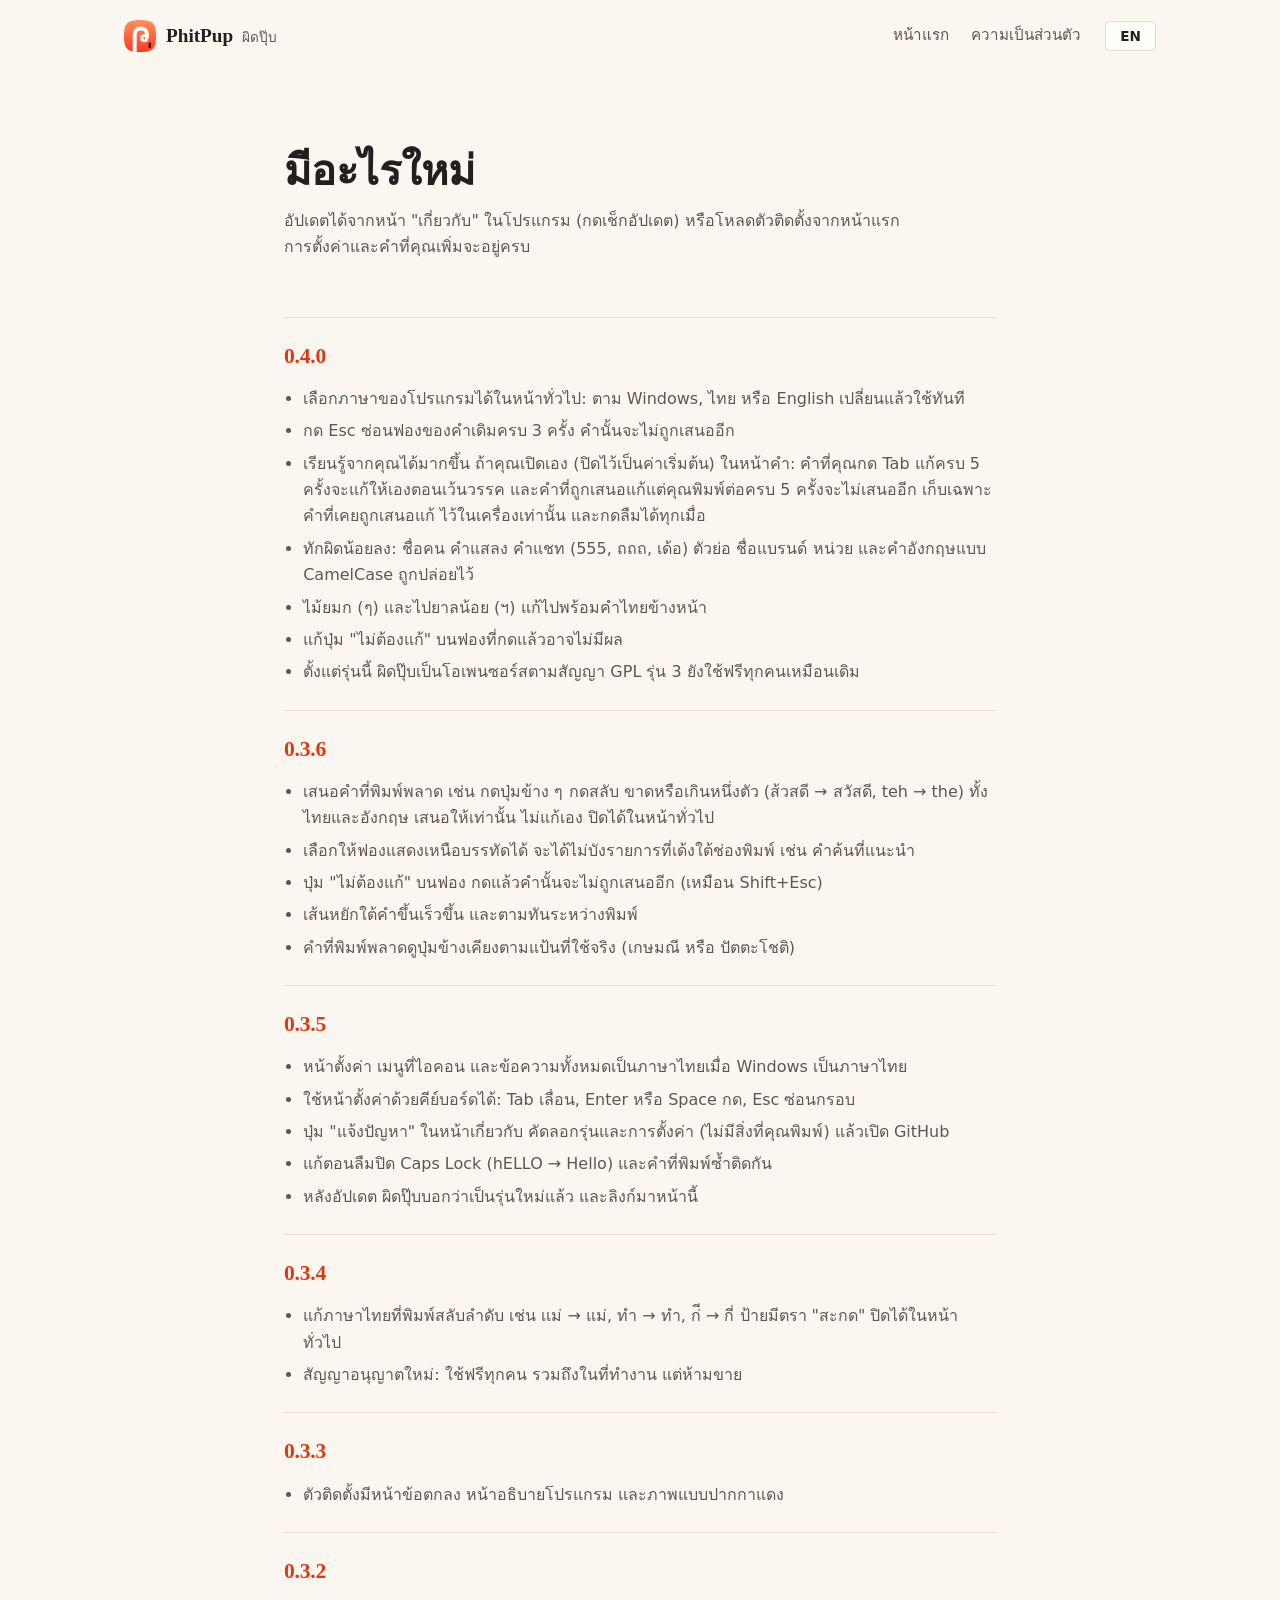
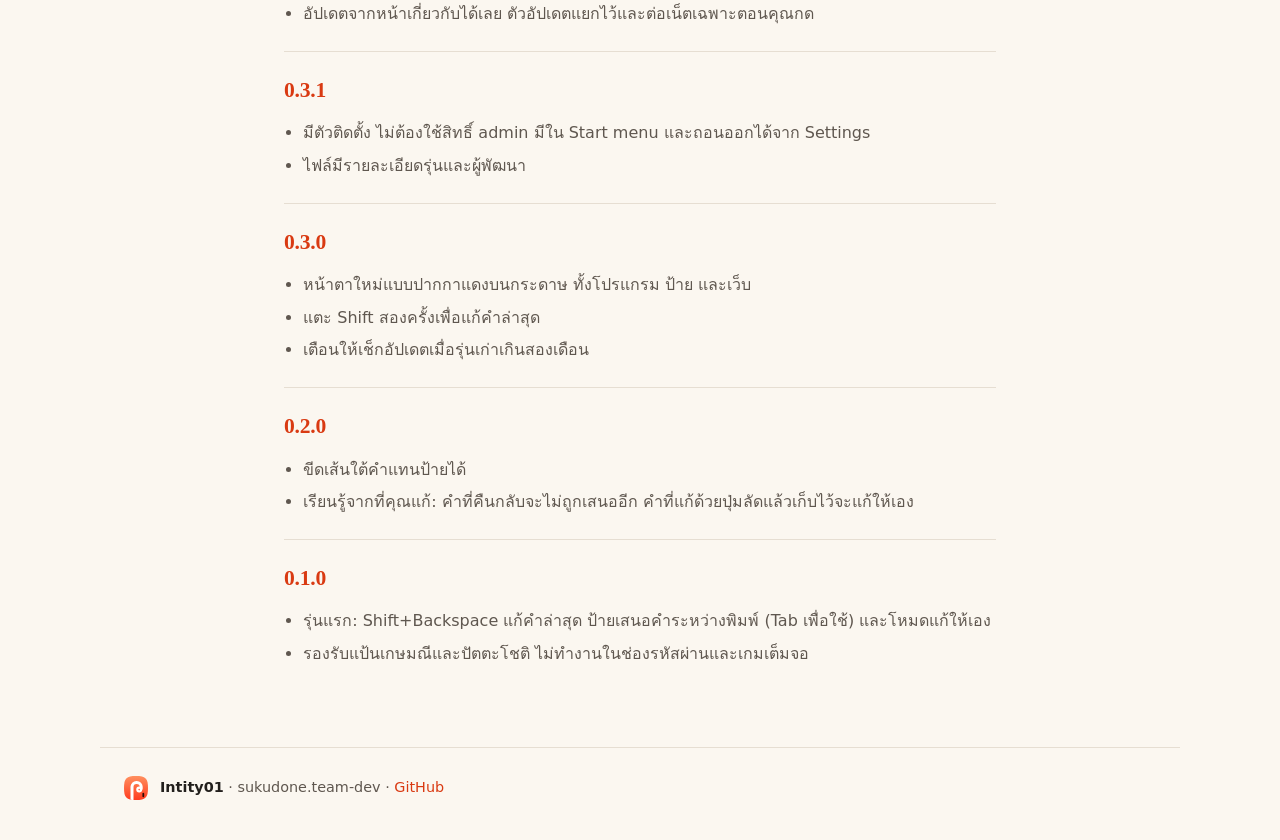
==== site/changes.html @ edc658ae "Version 0.4.0: What's new and FAQ What's new lists the language choice, Esc three times, the opt-in " ====
<!doctype html>
<html lang="th">
<head>
<meta charset="utf-8">
<meta name="viewport" content="width=device-width, initial-scale=1">
<title>มีอะไรใหม่ · ผิดปุ๊บ PhitPup</title>
<meta name="description" content="สิ่งที่เปลี่ยนในแต่ละรุ่นของผิดปุ๊บ PhitPup">
<meta name="theme-color" content="#D93A12">
<link rel="icon" href="logo.svg" type="image/svg+xml">
<link rel="stylesheet" href="style.css">
</head>
<body>

<header class="top">
  <a class="brand" href="./">
    <img src="logo.svg" alt="" width="32" height="32">
    <span>PhitPup <small>ผิดปุ๊บ</small></span>
  </a>
  <nav>
    <a href="./"><span data-lang="th">หน้าแรก</span><span data-lang="en">Home</span></a>
    <a href="privacy.html"><span data-lang="th">ความเป็นส่วนตัว</span><span data-lang="en">Privacy</span></a>
  </nav>
  <button class="lang" id="lang" type="button" aria-label="Switch language">EN</button>
</header>

<main class="doc">

<section>
  <h1 data-lang="th">มีอะไรใหม่</h1>
  <h1 data-lang="en">What's new</h1>
  <p class="section-lead" data-lang="th">อัปเดตได้จากหน้า "เกี่ยวกับ" ในโปรแกรม (กดเช็กอัปเดต) หรือโหลดตัวติดตั้งจากหน้าแรก การตั้งค่าและคำที่คุณเพิ่มจะอยู่ครบ</p>
  <p class="section-lead" data-lang="en">Update from the About page in the app (Check for updates), or download the installer from the home page. Your settings and words stay as they are.</p>
</section>

<section class="release" id="v0.4.0">
  <h2>0.4.0</h2>
  <ul data-lang="th">
    <li>เลือกภาษาของโปรแกรมได้ในหน้าทั่วไป: ตาม Windows, ไทย หรือ English เปลี่ยนแล้วใช้ทันที</li>
    <li>กด Esc ซ่อนฟองของคำเดิมครบ 3 ครั้ง คำนั้นจะไม่ถูกเสนออีก</li>
    <li>เรียนรู้จากคุณได้มากขึ้น ถ้าคุณเปิดเอง (ปิดไว้เป็นค่าเริ่มต้น) ในหน้าคำ: คำที่คุณกด Tab แก้ครบ 5 ครั้งจะแก้ให้เองตอนเว้นวรรค และคำที่ถูกเสนอแก้แต่คุณพิมพ์ต่อครบ 5 ครั้งจะไม่เสนออีก เก็บเฉพาะคำที่เคยถูกเสนอแก้ ไว้ในเครื่องเท่านั้น และกดลืมได้ทุกเมื่อ</li>
    <li>ทักผิดน้อยลง: ชื่อคน คำแสลง คำแชท (555, ถถถ, เด้อ) ตัวย่อ ชื่อแบรนด์ หน่วย และคำอังกฤษแบบ CamelCase ถูกปล่อยไว้</li>
    <li>ไม้ยมก (ๆ) และไปยาลน้อย (ฯ) แก้ไปพร้อมคำไทยข้างหน้า</li>
    <li>แก้ปุ่ม "ไม่ต้องแก้" บนฟองที่กดแล้วอาจไม่มีผล</li>
    <li>ตั้งแต่รุ่นนี้ ผิดปุ๊บเป็นโอเพนซอร์สตามสัญญา GPL รุ่น 3 ยังใช้ฟรีทุกคนเหมือนเดิม</li>
  </ul>
  <ul data-lang="en">
    <li>Choose the app's language on the General page: like Windows, Thai or English. It changes at once.</li>
    <li>Hide the bubble for the same word with Esc three times and it is not suggested again.</li>
    <li>It can learn more from you if you turn it on (off by default) on the Words page: a word whose fix you take with Tab 5 times is then fixed on Space, and a word you type on past 5 times is no longer offered. Only words PhitPup offered to fix are kept, on your computer only, and you can make it forget them at any time.</li>
    <li>Fewer wrong suggestions: names, slang, chat (555, ถถถ, เด้อ), abbreviations, brands, units and CamelCase words are left alone.</li>
    <li>ๆ and ฯ are fixed together with the Thai word before them.</li>
    <li>The bubble's "Leave it" button could do nothing when clicked; fixed.</li>
    <li>From this version PhitPup is open source under the GNU GPL version 3. It is still free for everyone.</li>
  </ul>
</section>

<section class="release" id="v0.3.6">
  <h2>0.3.6</h2>
  <ul data-lang="th">
    <li>เสนอคำที่พิมพ์พลาด เช่น กดปุ่มข้าง ๆ กดสลับ ขาดหรือเกินหนึ่งตัว (ส้วสดี → สวัสดี, teh → the) ทั้งไทยและอังกฤษ เสนอให้เท่านั้น ไม่แก้เอง ปิดได้ในหน้าทั่วไป</li>
    <li>เลือกให้ฟองแสดงเหนือบรรทัดได้ จะได้ไม่บังรายการที่เด้งใต้ช่องพิมพ์ เช่น คำค้นที่แนะนำ</li>
    <li>ปุ่ม "ไม่ต้องแก้" บนฟอง กดแล้วคำนั้นจะไม่ถูกเสนออีก (เหมือน Shift+Esc)</li>
    <li>เส้นหยักใต้คำขึ้นเร็วขึ้น และตามทันระหว่างพิมพ์</li>
    <li>คำที่พิมพ์พลาดดูปุ่มข้างเคียงตามแป้นที่ใช้จริง (เกษมณี หรือ ปัตตะโชติ)</li>
  </ul>
  <ul data-lang="en">
    <li>Suggests the word you meant when a finger slipped, in Thai and English: a key next to the right one, two keys swapped, one too many or one missing (ส้วสดี → สวัสดี, teh → the). Suggested only, never fixed by itself; it can be turned off on the General page.</li>
    <li>The bubble can sit above the line, so it does not cover lists that open under the text, like search suggestions.</li>
    <li>A "Leave it" button on the bubble: the word is not suggested again (like Shift+Esc).</li>
    <li>The wavy underline shows sooner and keeps up while you type.</li>
    <li>Slips are judged on the Thai layout you use (Kedmanee or Pattachote).</li>
  </ul>
</section>

<section class="release" id="v0.3.5">
  <h2>0.3.5</h2>
  <ul data-lang="th">
    <li>หน้าตั้งค่า เมนูที่ไอคอน และข้อความทั้งหมดเป็นภาษาไทยเมื่อ Windows เป็นภาษาไทย</li>
    <li>ใช้หน้าตั้งค่าด้วยคีย์บอร์ดได้: Tab เลื่อน, Enter หรือ Space กด, Esc ซ่อนกรอบ</li>
    <li>ปุ่ม "แจ้งปัญหา" ในหน้าเกี่ยวกับ คัดลอกรุ่นและการตั้งค่า (ไม่มีสิ่งที่คุณพิมพ์) แล้วเปิด GitHub</li>
    <li>แก้ตอนลืมปิด Caps Lock (hELLO → Hello) และคำที่พิมพ์ซ้ำติดกัน</li>
    <li>หลังอัปเดต ผิดปุ๊บบอกว่าเป็นรุ่นใหม่แล้ว และลิงก์มาหน้านี้</li>
  </ul>
  <ul data-lang="en">
    <li>The settings window, tray menu and messages are in Thai when Windows is.</li>
    <li>The settings window works from the keyboard: Tab moves, Enter or Space clicks, Esc hides the ring.</li>
    <li>"Report a problem" on the About page copies your version and settings (never what you type) and opens GitHub.</li>
    <li>Fixes words typed with Caps Lock left on (hELLO → Hello) and words typed twice.</li>
    <li>After an update, PhitPup says so and links here.</li>
  </ul>
</section>

<section class="release" id="v0.3.4">
  <h2>0.3.4</h2>
  <ul data-lang="th">
    <li>แก้ภาษาไทยที่พิมพ์สลับลำดับ เช่น เเม่ → แม่, ทํา → ทำ, ก่ี → กี่ ป้ายมีตรา "สะกด" ปิดได้ในหน้าทั่วไป</li>
    <li>สัญญาอนุญาตใหม่: ใช้ฟรีทุกคน รวมถึงในที่ทำงาน แต่ห้ามขาย</li>
  </ul>
  <ul data-lang="en">
    <li>Fixes Thai typed in an order that looks right but is not, such as เเม่ → แม่, ทํา → ทำ, ก่ี → กี่, with a สะกด badge. It can be turned off on the General page.</li>
    <li>New license: free for everyone, including at work, and not for sale.</li>
  </ul>
</section>

<section class="release" id="v0.3.3">
  <h2>0.3.3</h2>
  <ul data-lang="th">
    <li>ตัวติดตั้งมีหน้าข้อตกลง หน้าอธิบายโปรแกรม และภาพแบบปากกาแดง</li>
  </ul>
  <ul data-lang="en">
    <li>The installer shows the terms, what PhitPup does, and red pen artwork.</li>
  </ul>
</section>

<section class="release" id="v0.3.2">
  <h2>0.3.2</h2>
  <ul data-lang="th">
    <li>อัปเดตจากหน้าเกี่ยวกับได้เลย ตัวอัปเดตแยกไว้และต่อเน็ตเฉพาะตอนคุณกด</li>
  </ul>
  <ul data-lang="en">
    <li>Update from the About page. A separate updater goes online only when you click.</li>
  </ul>
</section>

<section class="release" id="v0.3.1">
  <h2>0.3.1</h2>
  <ul data-lang="th">
    <li>มีตัวติดตั้ง ไม่ต้องใช้สิทธิ์ admin มีใน Start menu และถอนออกได้จาก Settings</li>
    <li>ไฟล์มีรายละเอียดรุ่นและผู้พัฒนา</li>
  </ul>
  <ul data-lang="en">
    <li>An installer, with no admin rights needed, a Start menu entry and removal from Settings.</li>
    <li>The exe carries its version and publisher details.</li>
  </ul>
</section>

<section class="release" id="v0.3.0">
  <h2>0.3.0</h2>
  <ul data-lang="th">
    <li>หน้าตาใหม่แบบปากกาแดงบนกระดาษ ทั้งโปรแกรม ป้าย และเว็บ</li>
    <li>แตะ Shift สองครั้งเพื่อแก้คำล่าสุด</li>
    <li>เตือนให้เช็กอัปเดตเมื่อรุ่นเก่าเกินสองเดือน</li>
  </ul>
  <ul data-lang="en">
    <li>A new look, a teacher's red pen on paper, for the app, the bubble and the website.</li>
    <li>Tap Shift twice to fix the last word.</li>
    <li>A reminder to check for updates once a version is two months old.</li>
  </ul>
</section>

<section class="release" id="v0.2.0">
  <h2>0.2.0</h2>
  <ul data-lang="th">
    <li>ขีดเส้นใต้คำแทนป้ายได้</li>
    <li>เรียนรู้จากที่คุณแก้: คำที่คืนกลับจะไม่ถูกเสนออีก คำที่แก้ด้วยปุ่มลัดแล้วเก็บไว้จะแก้ให้เอง</li>
  </ul>
  <ul data-lang="en">
    <li>An underline instead of the bubble.</li>
    <li>Learns from your corrections: an undone fix is not offered again, a kept hotkey fix is made by itself next time.</li>
  </ul>
</section>

<section class="release" id="v0.1.0">
  <h2>0.1.0</h2>
  <ul data-lang="th">
    <li>รุ่นแรก: Shift+Backspace แก้คำล่าสุด ป้ายเสนอคำระหว่างพิมพ์ (Tab เพื่อใช้) และโหมดแก้ให้เอง</li>
    <li>รองรับแป้นเกษมณีและปัตตะโชติ ไม่ทำงานในช่องรหัสผ่านและเกมเต็มจอ</li>
  </ul>
  <ul data-lang="en">
    <li>First release: Shift+Backspace fixes the last word, a bubble suggests fixes while you type (Tab accepts), and an auto mode.</li>
    <li>Kedmanee and Pattachote layouts; stays out of password fields and full-screen games.</li>
  </ul>
</section>

</main>

<footer>
  <img src="logo.svg" alt="" width="24" height="24">
  <p><b>Intity01</b> · sukudone.team-dev · <a href="https://github.com/intity01/phitpup">GitHub</a></p>
</footer>

<script src="page.js"></script>
</body>
</html>
---- site/style.css ----
/* Red pen on paper, as in the app. The fonts are served from fonts/ (copied
   from assets/fonts by the Pages workflow), so the page still makes no
   requests to anyone else. */

@font-face { font-family: "IBM Plex Sans Thai"; font-weight: 400; font-display: swap; src: url("fonts/IBMPlexSansThai-Regular.ttf") format("truetype"); }
@font-face { font-family: "IBM Plex Sans Thai"; font-weight: 500 700; font-display: swap; src: url("fonts/IBMPlexSansThai-Medium.ttf") format("truetype"); }
@font-face { font-family: "Mali"; font-weight: 600; font-display: swap; src: url("fonts/Mali-SemiBold.ttf") format("truetype"); }
@font-face { font-family: "Noto Serif Thai"; font-weight: 700; font-display: swap; src: url("fonts/NotoSerifThai-Bold.ttf") format("truetype"); }

:root {
  --bg: #fbf7f0;
  --surface: #fffdf8;
  --surface-2: #f3ece1;
  --text: #221f1c;
  --sub: #5f574f;
  --line: #e6ded2;
  --accent: #d93a12;
  --accent-soft: #f9e3d9;
  --margin: #edc6b8;
  --key: #fffdf8;
  --key-line: #cfc6ba;
  --shadow: 0 6px 18px rgb(60 40 20 / 10%);
  --cap-top: #fffdf8;
  --cap-bottom: #f1e9dd;
  --cap-edge: #d4c8b8;
  --cap-faint: #b3aaa0;
  --band: #d93a12;
  --band-soft: #ffe1d4;
  --radius: 6px;
  --font: "IBM Plex Sans Thai", "Leelawadee UI", system-ui, -apple-system, sans-serif;
  --serif: "Noto Serif Thai", Georgia, "Times New Roman", serif;
  --pen: "Mali", "Segoe Print", cursive;
  --mono: "Cascadia Mono", "Consolas", ui-monospace, monospace;
  color-scheme: light;
}

@media (prefers-color-scheme: dark) {
  :root {
    --bg: #1e1b18;
    --surface: #2a2622;
    --surface-2: #332e29;
    --text: #f3eee7;
    --sub: #b3aaa0;
    --line: #3a3530;
    --accent: #ff7a52;
    --accent-soft: #3a2219;
    --margin: #4a2a1e;
    --key: #2a2622;
    --key-line: #4a443e;
    --shadow: 0 6px 18px rgb(0 0 0 / 35%);
    --cap-top: #3a342e;
    --cap-bottom: #2c2723;
    --cap-edge: #151210;
    --cap-faint: #7d746b;
    --band: #8f2a10;
    --band-soft: #ffc9b3;
    color-scheme: dark;
  }
}

* { box-sizing: border-box; }

html { scroll-behavior: smooth; }

body {
  margin: 0;
  background: var(--bg);
  color: var(--text);
  font: 16px/1.65 var(--font);
  -webkit-font-smoothing: antialiased;
}

a { color: var(--accent); text-decoration: none; }
a:hover { text-decoration: underline; }

code { font-family: var(--mono); font-size: 0.92em; background: var(--surface-2); padding: 0.1em 0.35em; border-radius: 6px; }

kbd {
  display: inline-block;
  min-width: 1.9em;
  padding: 0.05em 0.5em;
  font: 600 0.82em/1.6 var(--font);
  text-align: center;
  background: var(--key);
  border: 1px solid var(--key-line);
  border-radius: 4px;
  color: var(--text);
}

main, .top, footer { max-width: 1080px; margin: 0 auto; padding: 0 24px; }

section { padding: 72px 0 8px; scroll-margin-top: 64px; }

h1, h2, h3 { line-height: 1.3; margin: 0; }
h1, h2 { font-family: var(--serif); font-weight: 700; }
h2 { font-size: clamp(1.6rem, 3vw, 2.1rem); letter-spacing: -0.01em; }
h3 { font-size: 1.1rem; }

.section-lead { color: var(--sub); max-width: 640px; margin: 10px 0 24px; }

/* Header */

.top {
  display: flex;
  align-items: center;
  gap: 24px;
  height: 72px;
  position: sticky;
  top: 0;
  z-index: 10;
  background: color-mix(in srgb, var(--bg) 88%, transparent);
  backdrop-filter: blur(12px);
}

.brand { display: flex; align-items: center; gap: 10px; color: var(--text); font: 700 1.2rem var(--serif); }
.brand:hover { text-decoration: none; }
.brand small { font-weight: 500; color: var(--sub); font-size: 0.85rem; margin-left: 4px; }

nav { display: flex; gap: 22px; margin-left: auto; }
nav a { color: var(--sub); font-size: 0.95rem; }
nav a:hover { color: var(--text); text-decoration: none; }

.lang {
  font: 600 0.85rem var(--font);
  color: var(--text);
  background: var(--surface);
  border: 1px solid var(--line);
  border-radius: 4px;
  padding: 6px 14px;
  cursor: pointer;
}
.lang:hover { border-color: var(--key-line); }

/* Buttons */

.button {
  display: inline-flex;
  align-items: center;
  gap: 10px;
  padding: 12px 22px;
  border-radius: 4px;
  font-weight: 600;
  color: var(--text);
  background: var(--surface);
  border: 1px solid var(--line);
  transition: transform 0.15s ease, box-shadow 0.15s ease, background 0.15s ease;
}
.button:hover { text-decoration: none; transform: translateY(-1px); box-shadow: var(--shadow); }
.button svg { width: 20px; height: 20px; fill: none; stroke: currentColor; stroke-width: 2.2; stroke-linecap: round; stroke-linejoin: round; }
/* The main action is ink on paper. */
.button.primary {
  color: var(--bg);
  border-color: transparent;
  background: var(--text);
}
.button.small { padding: 8px 16px; font-size: 0.95rem; }

/* Hero: the keys you pressed, and what you meant by them */

.hero {
  display: flex;
  flex-direction: column;
  align-items: center;
  text-align: center;
  padding-top: 48px;
}

.eyebrow { margin: 0 0 10px; color: var(--accent); font: 600 1.15rem var(--pen); transform: rotate(-2deg); }

h1 { font-size: clamp(2.3rem, 5.4vw, 3.6rem); text-wrap: balance; }
h1 em { font: 600 1.05em var(--pen); font-style: normal; color: var(--accent); }

.lead { font-size: 1.15rem; color: var(--sub); margin: 8px 0 26px; max-width: 36em; }
/* The wrong word struck through in pen. */
.lead s { text-decoration: line-through 2.5px var(--accent); color: var(--text); }

.cta { display: flex; gap: 12px; flex-wrap: wrap; justify-content: center; }
.meta { color: var(--sub); font-size: 0.88rem; margin-top: 16px; }

.stage { position: relative; margin: 36px 0 20px; display: flex; flex-direction: column; align-items: center; }
.side-note {
  position: absolute;
  right: calc(100% + 28px);
  top: 24px;
  width: 9em;
  margin: 0;
  text-align: right;
  font: 600 1.05rem/1.4 var(--pen);
  color: var(--accent);
  transform: rotate(-4deg);
}

.caps { display: flex; gap: 14px; justify-content: center; }

.cap {
  position: relative;
  flex: none;
  width: 84px;
  height: 84px;
  border-radius: 12px;
  background: linear-gradient(var(--cap-top), var(--cap-bottom));
  border: 1px solid var(--line);
  box-shadow: 0 6px 0 var(--cap-edge), 0 12px 20px rgb(60 40 20 / 14%);
}
.cap .en { position: absolute; left: 12px; top: 8px; font: 700 1.35rem var(--mono); color: var(--text); }
.cap .th { position: absolute; right: 12px; bottom: 4px; font: 700 1.85rem var(--font); color: var(--cap-faint); }
.caps .cap { animation: press 9s calc(var(--i) * 0.12s) infinite; }
.caps .cap .en { animation: en-off 9s calc(var(--i) * 0.12s) infinite; }
.caps .cap .th { animation: th-on 9s calc(var(--i) * 0.12s) infinite; }

/* A key with one word on it (Tab, Shift, Backspace). */
.cap.word {
  display: inline-grid;
  place-items: center;
  width: var(--w);
  height: 64px;
  font: 700 1rem var(--mono);
  color: var(--text);
}

.screen { position: relative; margin-top: 34px; width: min(560px, 100%); height: 122px; }
.line {
  position: relative;
  width: 280px;
  max-width: 100%;
  height: 64px;
  margin: 0 auto;
  background: var(--surface);
  border: 1px solid var(--line);
  border-radius: 10px;
}
.line span { position: absolute; inset: 0; display: flex; align-items: center; justify-content: center; }
.line .typed { font: 600 1.7rem var(--mono); animation: typed 9s infinite; }
.line .meant { font: 600 1.8rem var(--font); opacity: 0; animation: meant 9s infinite; }
.line .caret { display: none; }
.line > span::after {
  content: "";
  display: inline-block;
  width: 2px;
  height: 1.1em;
  margin-left: 2px;
  background: var(--text);
  animation: blink 1s steps(1) infinite;
}

.hero-bubble { left: 50%; top: 76px; transform: translateX(-50%); opacity: 0; animation: hero-bubble 9s infinite; }
.hero-bubble .key { animation: tab-press 9s infinite; }

.caret { display: inline-block; width: 2px; height: 1.1em; background: var(--text); vertical-align: -0.15em; margin-left: 1px; animation: blink 1s steps(1) infinite; }
@keyframes blink { 50% { opacity: 0; } }

/* The bubble, as the app draws it. */
.bubble {
  display: inline-flex;
  align-items: center;
  gap: 10px;
  padding: 6px 10px;
  background: var(--surface);
  border: 1px solid var(--key-line);
  border-radius: 4px;
  box-shadow: var(--shadow);
  font: 600 1.2rem var(--pen);
  color: var(--accent);
  white-space: nowrap;
  transition: opacity 0.15s ease, transform 0.15s ease;
}
.bubble .key, .bubble .leave { font: 500 0.75rem/1 var(--font); color: var(--sub); border: 1px solid var(--key-line); padding: 4px 7px; border-radius: 4px; }
.bubble .leave.on { color: var(--accent); border-color: var(--accent); }

@keyframes press { 0%, 52% { transform: none; } 55% { transform: translateY(5px); box-shadow: 0 1px 0 var(--cap-edge); } 58%, 100% { transform: none; } }
@keyframes en-off { 0%, 52% { color: var(--text); } 58%, 94% { color: var(--cap-faint); } 100% { color: var(--text); } }
@keyframes th-on { 0%, 52% { color: var(--cap-faint); } 58%, 94% { color: var(--accent); } 100% { color: var(--cap-faint); } }
@keyframes typed { 0%, 54% { opacity: 1; } 58%, 100% { opacity: 0; } }
@keyframes meant { 0%, 54% { opacity: 0; } 58%, 95% { opacity: 1; } 100% { opacity: 0; } }
@keyframes hero-bubble { 0%, 16% { opacity: 0; transform: translate(-50%, 8px); } 22%, 53% { opacity: 1; transform: translate(-50%, 0); } 57%, 100% { opacity: 0; transform: translate(-50%, 0); } }
@keyframes tab-press { 0%, 46%, 55%, 100% { background: none; color: var(--sub); border-color: var(--key-line); } 48%, 53% { background: var(--accent); color: var(--bg); border-color: var(--accent); } }

/* Try it */

.try-box {
  background: var(--surface);
  border: 1px solid var(--line);
  border-radius: var(--radius);
  padding: 20px;
  box-shadow: var(--shadow);
}

.try-tools { display: flex; justify-content: space-between; align-items: center; gap: 12px; flex-wrap: wrap; margin-bottom: 14px; }

.seg { display: inline-flex; gap: 4px; }
.seg button {
  font: 600 0.9rem var(--font);
  color: var(--sub);
  background: none;
  border: 0;
  padding: 7px 16px;
  border-radius: 8px;
  cursor: pointer;
}
/* The chosen mode is circled in pen. */
.seg button.on { color: var(--accent); border-radius: 50%; box-shadow: inset 0 0 0 1.6px var(--accent); }

.select { display: inline-flex; align-items: center; gap: 8px; color: var(--sub); font-size: 0.9rem; }
.select select {
  font: inherit;
  color: var(--text);
  background: var(--surface-2);
  border: 1px solid var(--line);
  border-radius: 8px;
  padding: 6px 10px;
}

.field { position: relative; }

textarea, .mirror {
  width: 100%;
  font: 1.15rem/1.6 var(--font);
  padding: 14px 16px;
  border-radius: 12px;
  border: 1px solid var(--line);
  white-space: pre-wrap;
  overflow-wrap: break-word;
}
textarea {
  display: block;
  resize: vertical;
  min-height: 130px;
  color: var(--text);
  background: var(--bg);
  outline: none;
}
textarea:focus { border-color: var(--accent); box-shadow: 0 0 0 2px var(--accent-soft); }
.mirror { position: absolute; inset: 0; visibility: hidden; pointer-events: none; overflow: hidden; }
.bubble.live, .hero-bubble { position: absolute; }
.bubble.live { z-index: 2; pointer-events: none; }
.bubble[hidden] { display: none; }

.hint { color: var(--sub); font-size: 0.9rem; margin: 12px 0 6px; }

.samples { display: flex; align-items: center; flex-wrap: wrap; gap: 8px; color: var(--sub); font-size: 0.9rem; }
.samples button {
  font: 0.9rem var(--mono);
  color: var(--text);
  background: var(--surface-2);
  border: 1px solid var(--line);
  border-radius: 4px;
  padding: 4px 12px;
  cursor: pointer;
}
.samples button:hover { border-color: var(--accent); }

.status { min-height: 1.4em; margin: 8px 0 0; color: var(--accent); font: 600 1rem var(--pen); }

/* What it fixes: each card plays its own fix */

.fixes { display: grid; grid-template-columns: repeat(2, minmax(0, 1fr)); gap: 20px; }
.fix, .panel {
  display: flex;
  flex-direction: column;
  gap: 12px;
  background: var(--surface);
  border: 1px solid var(--line);
  border-radius: 10px;
  padding: 24px;
}
.fix p, .panel p { margin: 0; color: var(--sub); font-size: 0.97rem; }
.fix-head { display: flex; align-items: center; gap: 8px; flex-wrap: wrap; }
.fix-head h3 { margin-left: 4px; }
.badge { font: 600 0.72rem/1 var(--font); color: var(--bg); background: var(--accent); padding: 5px 8px; border-radius: 999px; }
.new { font-size: 0.75rem; font-weight: 600; color: var(--accent); border: 1px solid var(--accent); border-radius: 999px; padding: 1px 8px; }

.scene { position: relative; height: 96px; margin-top: 4px; background: var(--bg); border-radius: 8px; }
.scene .wrong, .scene .right { position: absolute; left: 18px; top: 14px; font-size: 1.1rem; }
.scene .wrong { animation: wrong 6s var(--d) infinite; }
.scene .right { opacity: 0; animation: right 6s var(--d) infinite; }
.scene .bubble { position: absolute; left: 18px; top: 48px; padding: 4px 8px; font-size: 1.05rem; opacity: 0; animation: fix-bubble 6s var(--d) infinite; }
.scene .pen-note { position: absolute; right: 16px; top: 14px; }

.pen-note { margin: 0; font: 600 1.05rem var(--pen); color: var(--accent); transform: rotate(-2deg); }

@keyframes wrong { 0%, 58% { opacity: 1; } 62%, 100% { opacity: 0; } }
@keyframes right { 0%, 58% { opacity: 0; } 62%, 94% { opacity: 1; } 100% { opacity: 0; } }
@keyframes fix-bubble { 0%, 16% { opacity: 0; transform: translateY(6px); } 24%, 58% { opacity: 1; transform: none; } 62%, 100% { opacity: 0; } }

/* The three keys */

.title-row { display: flex; align-items: baseline; gap: 18px; flex-wrap: wrap; margin-bottom: 24px; }
.three { display: grid; grid-template-columns: repeat(3, minmax(0, 1fr)); gap: 20px; }
.keyrow { display: flex; align-items: center; gap: 10px; min-height: 76px; }
.keyrow .plus { color: var(--cap-faint); font-size: 1.2rem; }
.bubble.still { font-size: 1.05rem; }

/* You decide: the bubble, the pointer and "Leave it" */

.decide { display: grid; grid-template-columns: minmax(0, 1fr) minmax(0, 1fr); gap: 56px; align-items: center; }
.decide p { color: var(--sub); margin: 14px 0 0; }
.decide p b { color: var(--text); }
.small { font-size: 0.9rem; color: var(--sub); }

.sheet { position: relative; background: var(--surface); border: 1px solid var(--line); border-radius: 10px; padding: 32px 28px 20px; }
.sheet-label { margin: 0 0 4px !important; font-size: 0.82rem; }
.sheet-text { margin: 0 !important; font-size: 1.25rem; color: var(--text) !important; }
.sheet-play { position: relative; height: 96px; }
.sheet-play .bubble { position: absolute; left: 60px; top: 12px; opacity: 0; animation: leave-bubble 7s infinite; }
.sheet-play .leave { animation: leave-press 7s infinite; }
.hand { position: absolute; left: 300px; top: 34px; animation: hand 7s infinite; }
.hand path { fill: var(--text); stroke: var(--surface); stroke-width: 1.5; stroke-linejoin: round; }
.done { position: absolute; left: 60px; top: 22px; font: 600 1.1rem var(--pen) !important; color: var(--accent) !important; opacity: 0; animation: done 7s infinite; transform: rotate(-2deg); }
.margin-note {
  position: absolute;
  right: 20px;
  top: -14px;
  margin: 0 !important;
  padding: 0 8px;
  background: var(--bg);
  font: 600 1rem var(--pen);
  color: var(--accent) !important;
  transform: rotate(3deg);
}

@keyframes leave-bubble { 0%, 10% { opacity: 0; transform: translateY(6px); } 18%, 56% { opacity: 1; transform: none; } 62%, 100% { opacity: 0; } }
@keyframes hand { 0%, 22% { transform: translate(120px, 70px); opacity: 0; } 30% { opacity: 1; } 44%, 56% { transform: none; opacity: 1; } 64%, 100% { transform: none; opacity: 0; } }
@keyframes leave-press { 0%, 49%, 60%, 100% { background: none; color: var(--sub); border-color: var(--key-line); } 50%, 56% { background: var(--accent); color: var(--bg); border-color: var(--accent); } }
@keyframes done { 0%, 62% { opacity: 0; } 68%, 94% { opacity: 1; } 100% { opacity: 0; } }

/* Privacy: a band in red pen */

.privacy {
  display: grid;
  grid-template-columns: repeat(3, minmax(0, 1fr));
  gap: 28px;
  margin-top: 80px;
  padding: 48px 40px;
  border-radius: 12px;
  background: var(--band);
  color: #fff;
}
.privacy h2 { font-size: clamp(1.5rem, 2.6vw, 1.9rem); }
.privacy p { margin: 0; line-height: 1.7; }
.privacy .pen-note { margin-top: 8px; color: var(--band-soft); transform: none; }
.privacy a { color: #fff; font-weight: 600; text-decoration: underline; }

/* Install */

.steps { list-style: none; counter-reset: step; padding: 0; margin: 28px 0 0; display: grid; grid-template-columns: repeat(3, 1fr); gap: 16px; }
.steps li { counter-increment: step; border-top: 1px solid var(--line); padding: 18px 0 0; }
/* Step numbers circled in pen. */
.steps li::before {
  content: counter(step);
  display: grid;
  place-items: center;
  width: 36px;
  height: 32px;
  margin-bottom: 12px;
  border-radius: 50%;
  font: 600 1.2rem var(--pen);
  color: var(--accent);
  box-shadow: inset 0 0 0 1.6px var(--accent);
  transform: rotate(-6deg);
}
.steps p { color: var(--sub); margin: 8px 0 14px; font-size: 0.97rem; }
.steps p b { color: var(--text); }
.hash { font-size: 0.8rem !important; margin: 12px 0 0 !important; overflow-wrap: anywhere; }
.hash code { font-size: 0.95em; }

/* FAQ */

.faq details { border-bottom: 1px solid var(--line); padding: 0 4px; }
.faq details:first-of-type { margin-top: 24px; }
.faq summary {
  cursor: pointer;
  padding: 16px 0;
  font-weight: 600;
  list-style: none;
  display: flex;
  justify-content: space-between;
  gap: 16px;
}
.faq summary::-webkit-details-marker { display: none; }
.faq summary::after { content: "+"; color: var(--accent); font-size: 1.3rem; line-height: 1; transition: transform 0.2s ease; }
.faq details[open] summary::after { transform: rotate(45deg); }
.faq details p { color: var(--sub); margin: 0 0 18px; }

/* Footer */

footer {
  display: flex;
  align-items: center;
  gap: 12px;
  margin-top: 80px;
  padding-top: 28px;
  padding-bottom: 40px;
  border-top: 1px solid var(--line);
  color: var(--sub);
  font-size: 0.9rem;
}
footer p { margin: 0; }
footer b { color: var(--text); }

/* Small screens */

@media (max-width: 860px) {
  nav { display: none; }
  .lang { margin-left: auto; }
  .hero { padding-top: 28px; }
  .side-note { display: none; }
  .caps { gap: 7px; }
  .cap { width: 46px; height: 46px; border-radius: 8px; box-shadow: 0 4px 0 var(--cap-edge); }
  .cap .en { font-size: 0.8rem; left: 6px; top: 3px; }
  .cap .th { font-size: 1.05rem; right: 6px; bottom: 0; }
  .cap.word { height: 52px; font-size: 0.9rem; }
  .keyrow .cap.word { width: auto; padding: 0 14px; }
  .fixes, .three, .decide, .steps, .privacy { grid-template-columns: minmax(0, 1fr); }
  .decide { gap: 32px; }
  .privacy { padding: 32px 24px; }
  .hand { display: none; }
  .sheet-play .bubble { left: 0; }
  .done { left: 0; }
  main, .top, footer { padding: 0 16px; }
  footer { padding-bottom: 32px; }
}

@media (prefers-reduced-motion: reduce) {
  * { transition: none !important; animation: none !important; scroll-behavior: auto !important; }
  /* Show the end of each story instead of playing it. */
  .caps .cap .th { color: var(--accent); }
  .line .typed, .scene .wrong { opacity: 0; }
  .line .meant, .scene .right, .hero-bubble, .scene .bubble, .sheet-play .bubble { opacity: 1; }
  .scene .bubble { top: 48px; }
  .hand, .done { display: none; }
}

/* The plain pages (changes.html, privacy.html) carry both languages. */
html[lang="th"] [data-lang="en"],
html[lang="en"] [data-lang="th"] { display: none; }
.doc { max-width: 760px; }
.doc h1 { font-size: clamp(2rem, 4vw, 2.6rem); margin: 0; }
.doc h2 { font-size: 1.35rem; margin: 32px 0 8px; }
.doc p, .doc li { color: var(--sub); }
.doc ul { padding-left: 1.2em; }
.doc li { margin: 6px 0; }
.doc code { font-size: 0.9em; }
section.release { padding: 24px 0 0; border-top: 1px solid var(--line); margin-top: 24px; }
.release h2 { margin: 0 0 6px; font-family: var(--pen); color: var(--accent); }
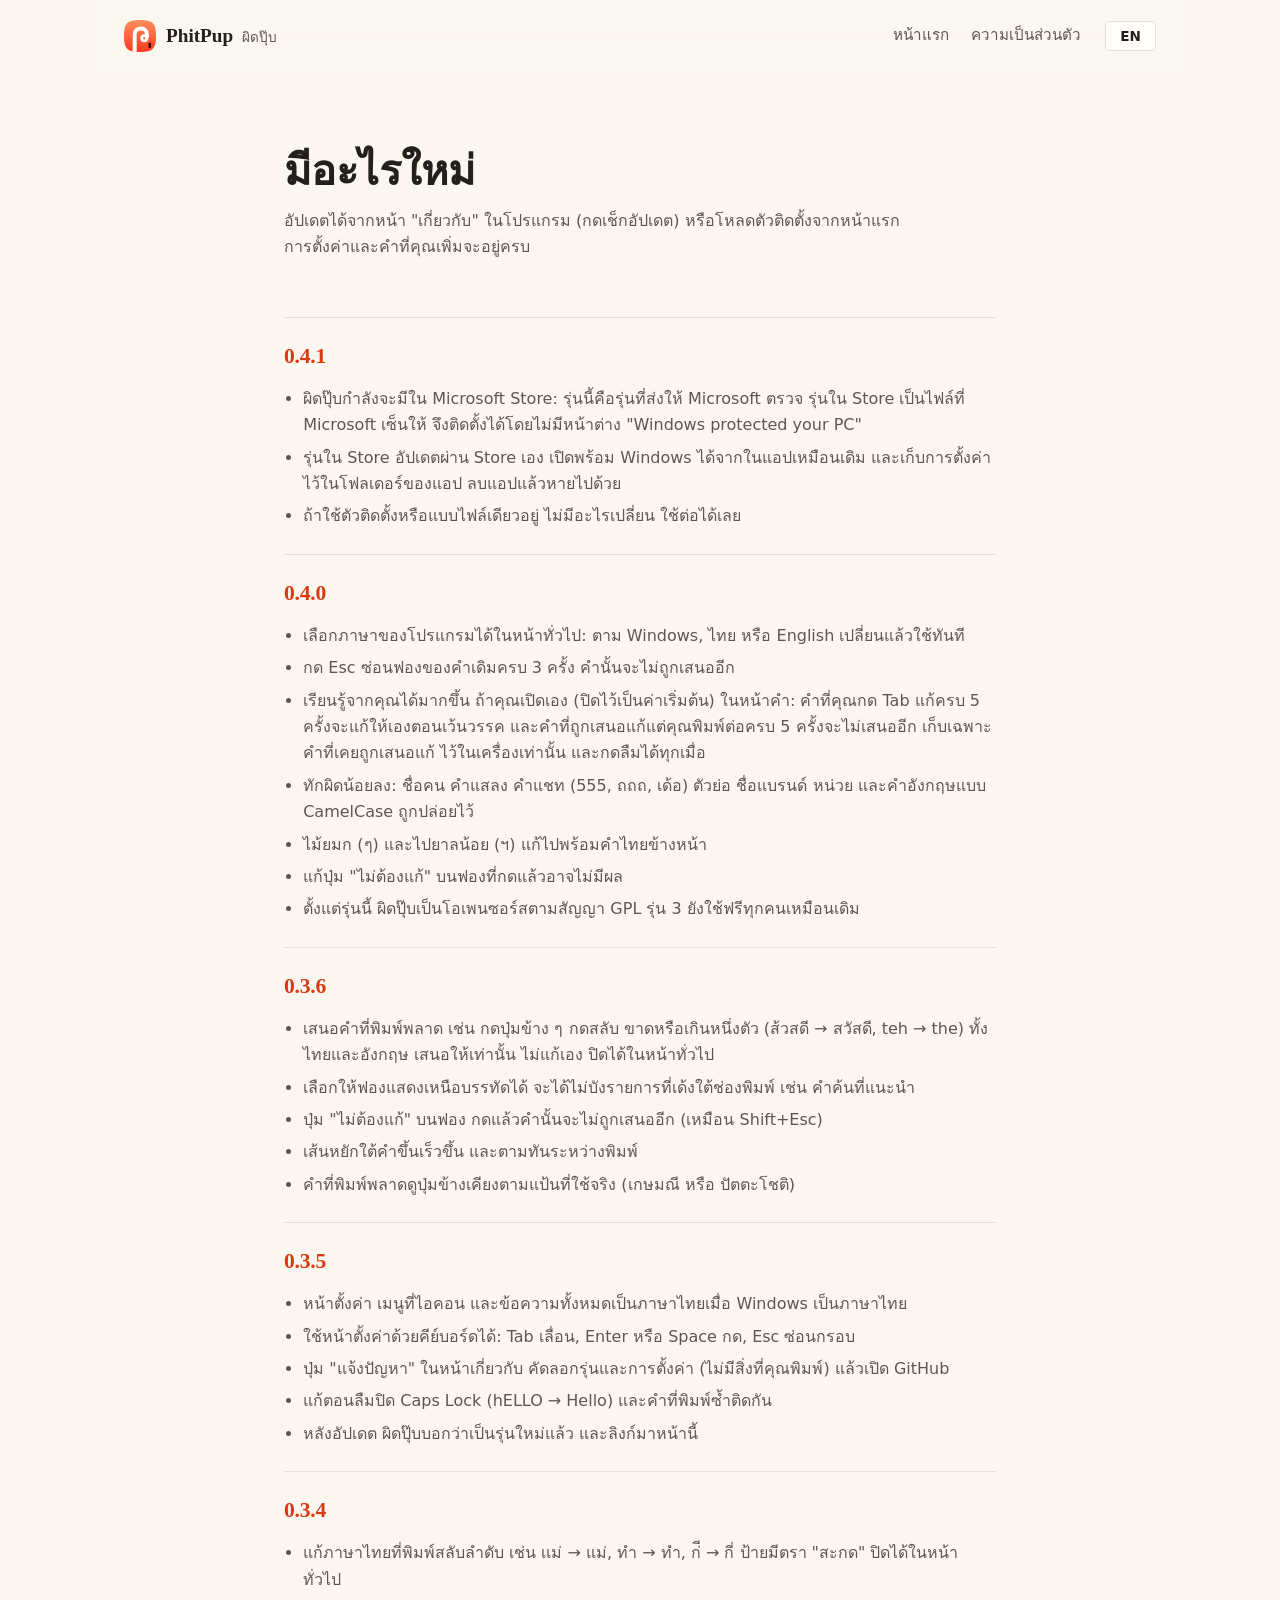
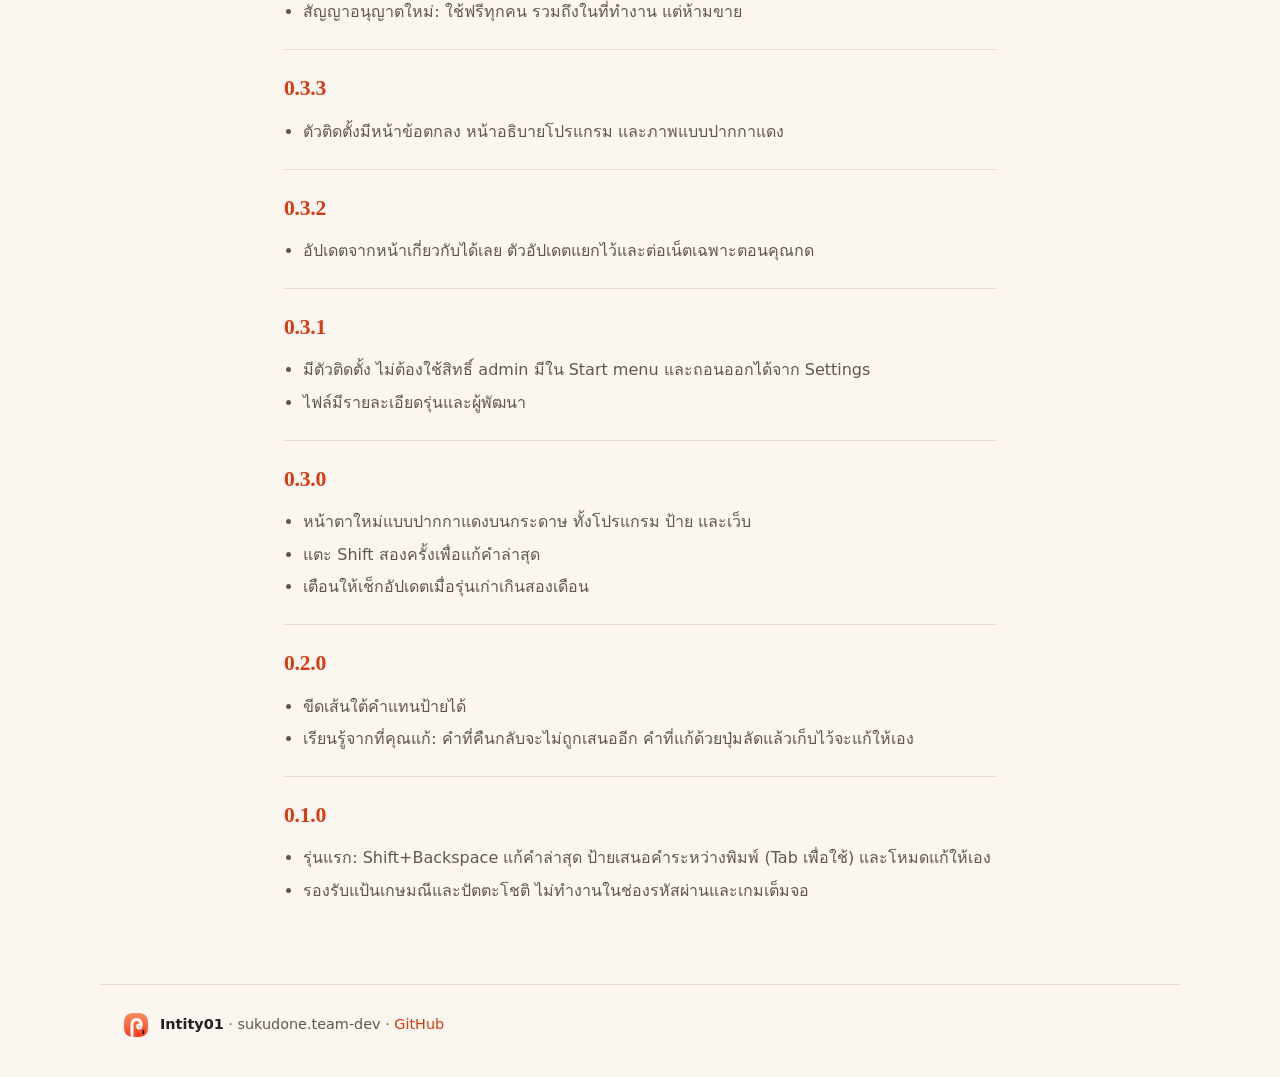
==== commit 0e70580f: "Version 0.4.1: the Microsoft Store build What's new says this is the version sent to the Microsoft S" ====
--- a/site/changes.html
+++ b/site/changes.html
@@ -30,6 +30,20 @@
   <h1 data-lang="en">What's new</h1>
   <p class="section-lead" data-lang="th">อัปเดตได้จากหน้า "เกี่ยวกับ" ในโปรแกรม (กดเช็กอัปเดต) หรือโหลดตัวติดตั้งจากหน้าแรก การตั้งค่าและคำที่คุณเพิ่มจะอยู่ครบ</p>
   <p class="section-lead" data-lang="en">Update from the About page in the app (Check for updates), or download the installer from the home page. Your settings and words stay as they are.</p>
+</section>
+
+<section class="release" id="v0.4.1">
+  <h2>0.4.1</h2>
+  <ul data-lang="th">
+    <li>ผิดปุ๊บกำลังจะมีใน Microsoft Store: รุ่นนี้คือรุ่นที่ส่งให้ Microsoft ตรวจ รุ่นใน Store เป็นไฟล์ที่ Microsoft เซ็นให้ จึงติดตั้งได้โดยไม่มีหน้าต่าง "Windows protected your PC"</li>
+    <li>รุ่นใน Store อัปเดตผ่าน Store เอง เปิดพร้อม Windows ได้จากในแอปเหมือนเดิม และเก็บการตั้งค่าไว้ในโฟลเดอร์ของแอป ลบแอปแล้วหายไปด้วย</li>
+    <li>ถ้าใช้ตัวติดตั้งหรือแบบไฟล์เดียวอยู่ ไม่มีอะไรเปลี่ยน ใช้ต่อได้เลย</li>
+  </ul>
+  <ul data-lang="en">
+    <li>PhitPup is coming to the Microsoft Store: this is the version sent to Microsoft for review. The Store version is signed by Microsoft, so it installs without the "Windows protected your PC" window.</li>
+    <li>The Store version is updated by the Store, can still start with Windows from inside the app, and keeps its settings in the app's own folder, so they go when the app is removed.</li>
+    <li>If you use the installer or the single file, nothing changes.</li>
+  </ul>
 </section>
 
 <section class="release" id="v0.4.0">
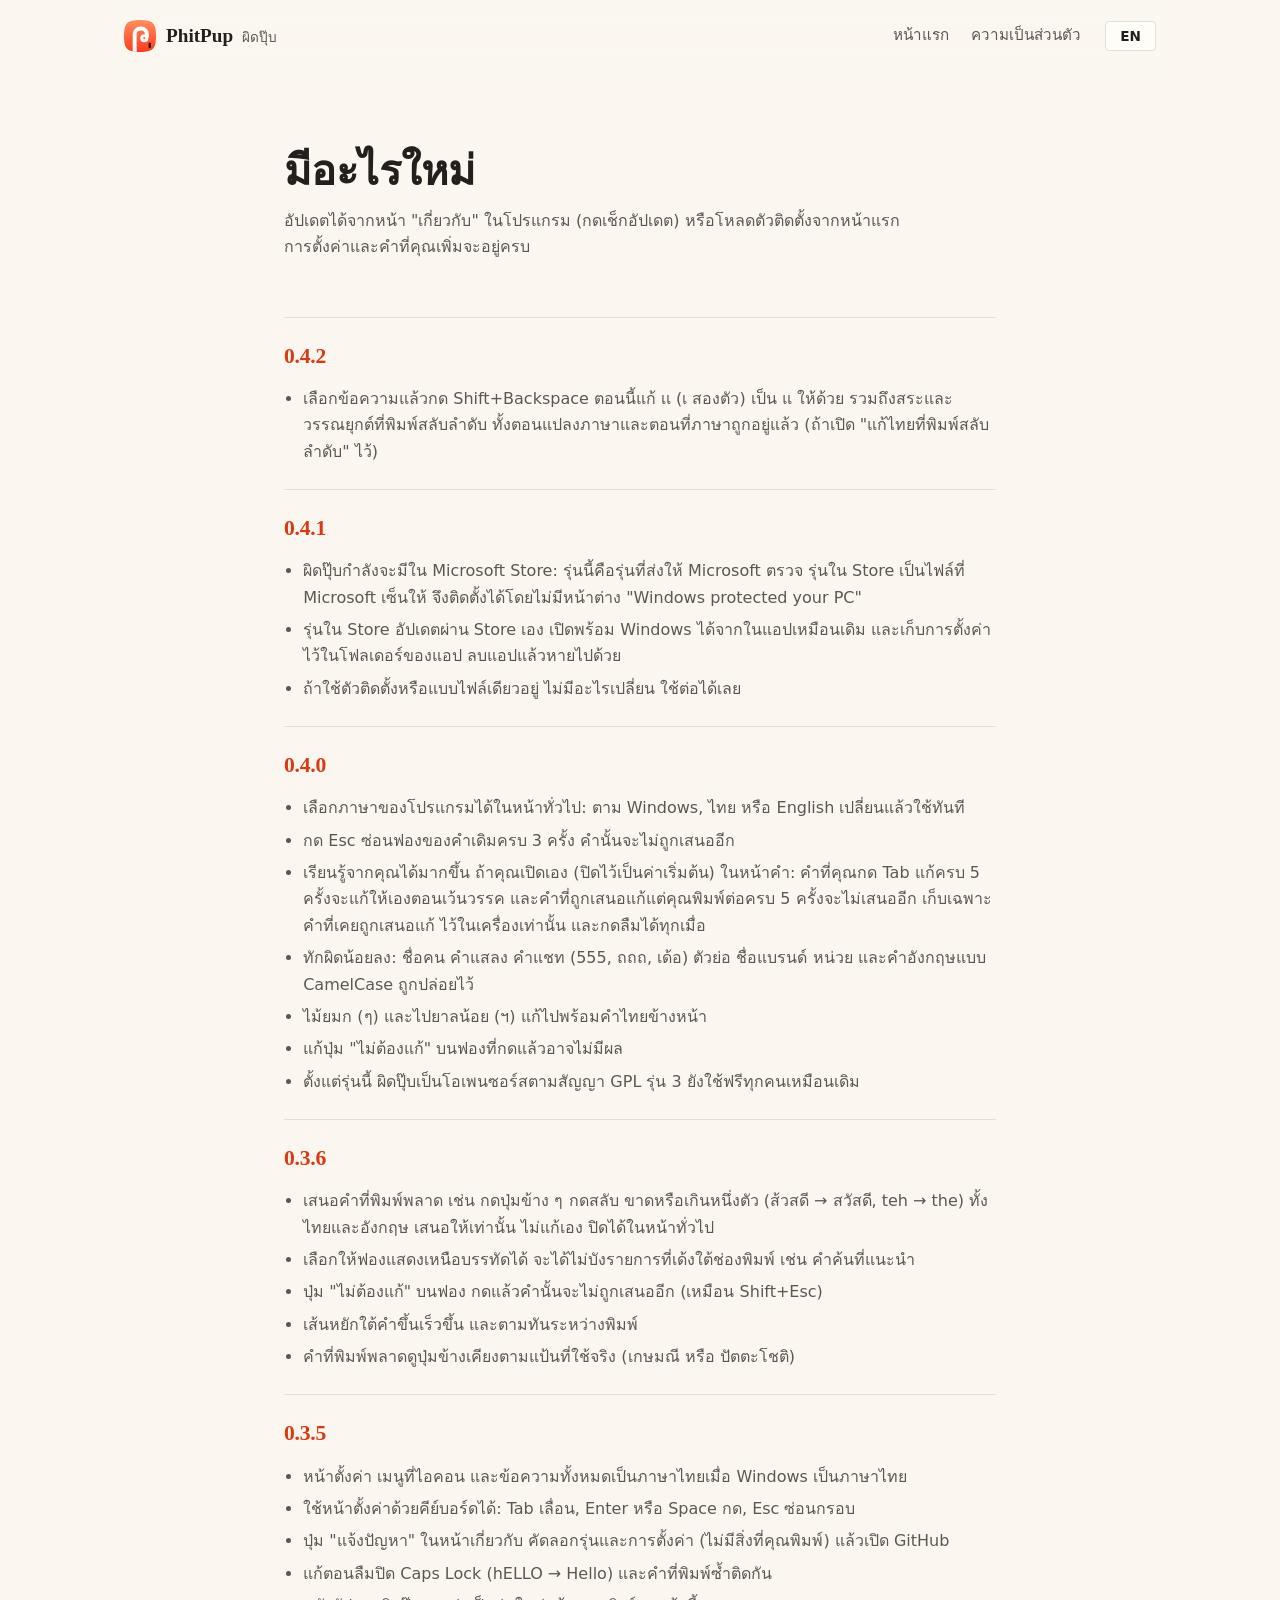
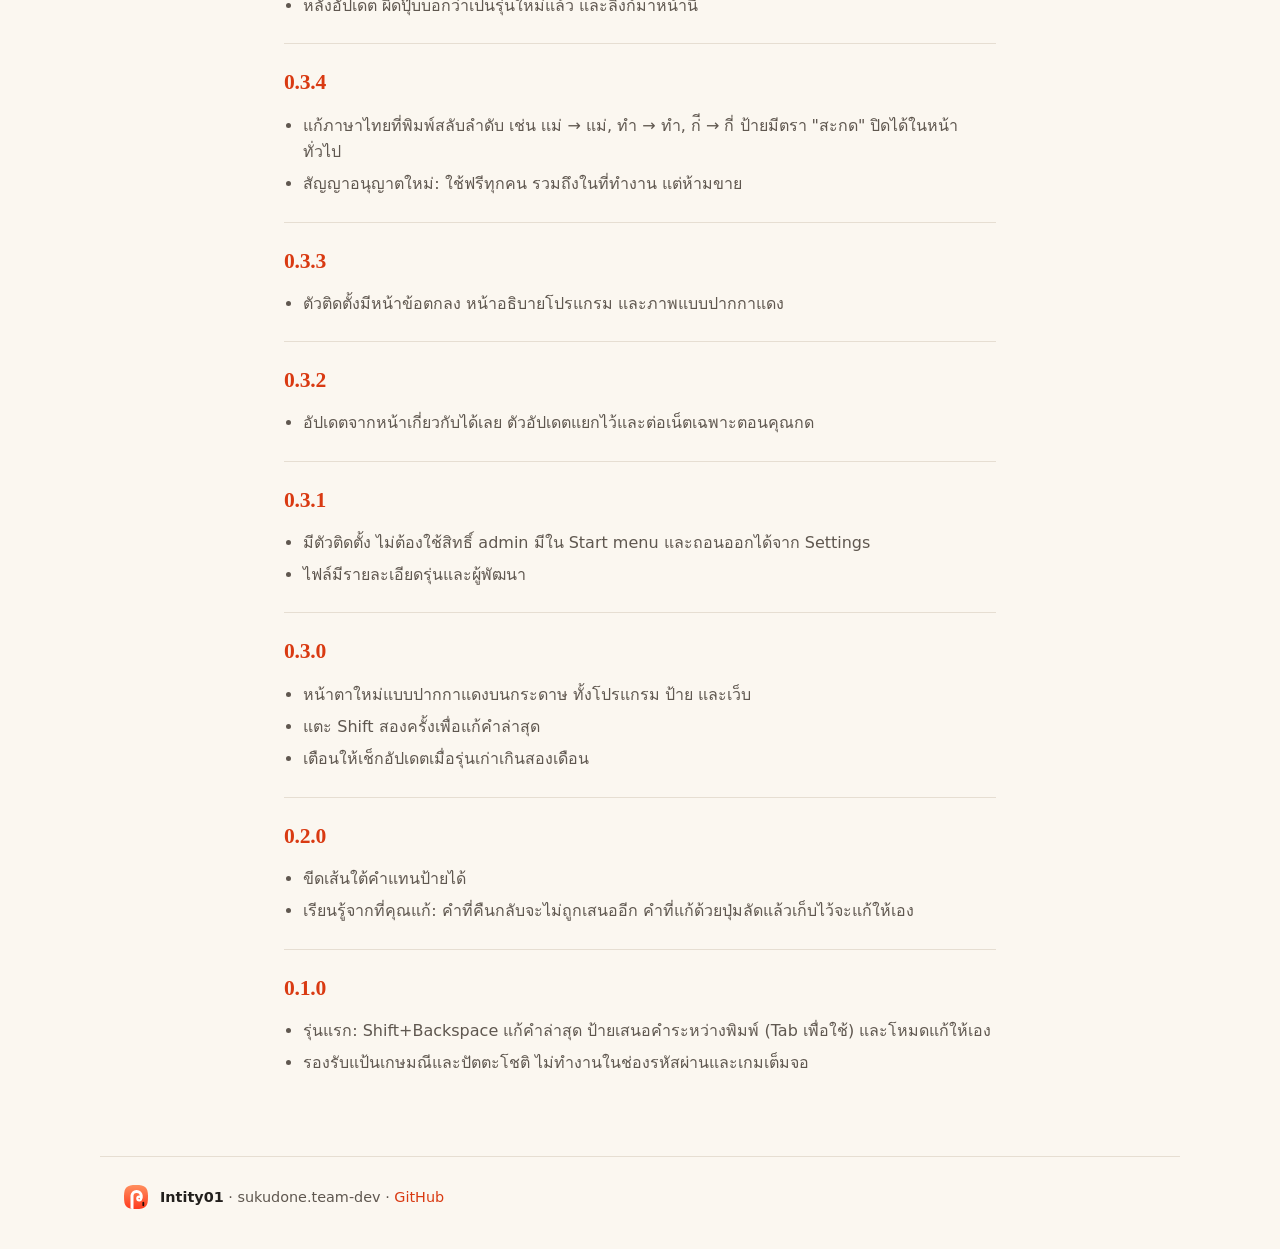
==== commit f769dd6b: "Version 0.4.2: selection fixes เเ → แ What's new says Shift+Backspace on selected text also writes เ" ====
--- a/site/changes.html
+++ b/site/changes.html
@@ -32,6 +32,16 @@
   <p class="section-lead" data-lang="en">Update from the About page in the app (Check for updates), or download the installer from the home page. Your settings and words stay as they are.</p>
 </section>
 
+<section class="release" id="v0.4.2">
+  <h2>0.4.2</h2>
+  <ul data-lang="th">
+    <li>เลือกข้อความแล้วกด Shift+Backspace ตอนนี้แก้ เเ (เ สองตัว) เป็น แ ให้ด้วย รวมถึงสระและวรรณยุกต์ที่พิมพ์สลับลำดับ ทั้งตอนแปลงภาษาและตอนที่ภาษาถูกอยู่แล้ว (ถ้าเปิด "แก้ไทยที่พิมพ์สลับลำดับ" ไว้)</li>
+  </ul>
+  <ul data-lang="en">
+    <li>Shift+Backspace on selected text now also writes เเ (two เ) as แ and fixes Thai vowels and tone marks typed in the wrong order, both when it converts the language and when the language was already right (with "Fix Thai typed in the wrong order" on).</li>
+  </ul>
+</section>
+
 <section class="release" id="v0.4.1">
   <h2>0.4.1</h2>
   <ul data-lang="th">
--- a/site/style.css
+++ b/site/style.css
@@ -154,6 +154,8 @@
   background: var(--text);
 }
 .button.small { padding: 8px 16px; font-size: 0.95rem; }
+.button[hidden] { display: none; }
+.steps .button { margin: 0 8px 8px 0; }
 
 /* Hero: the keys you pressed, and what you meant by them */
 
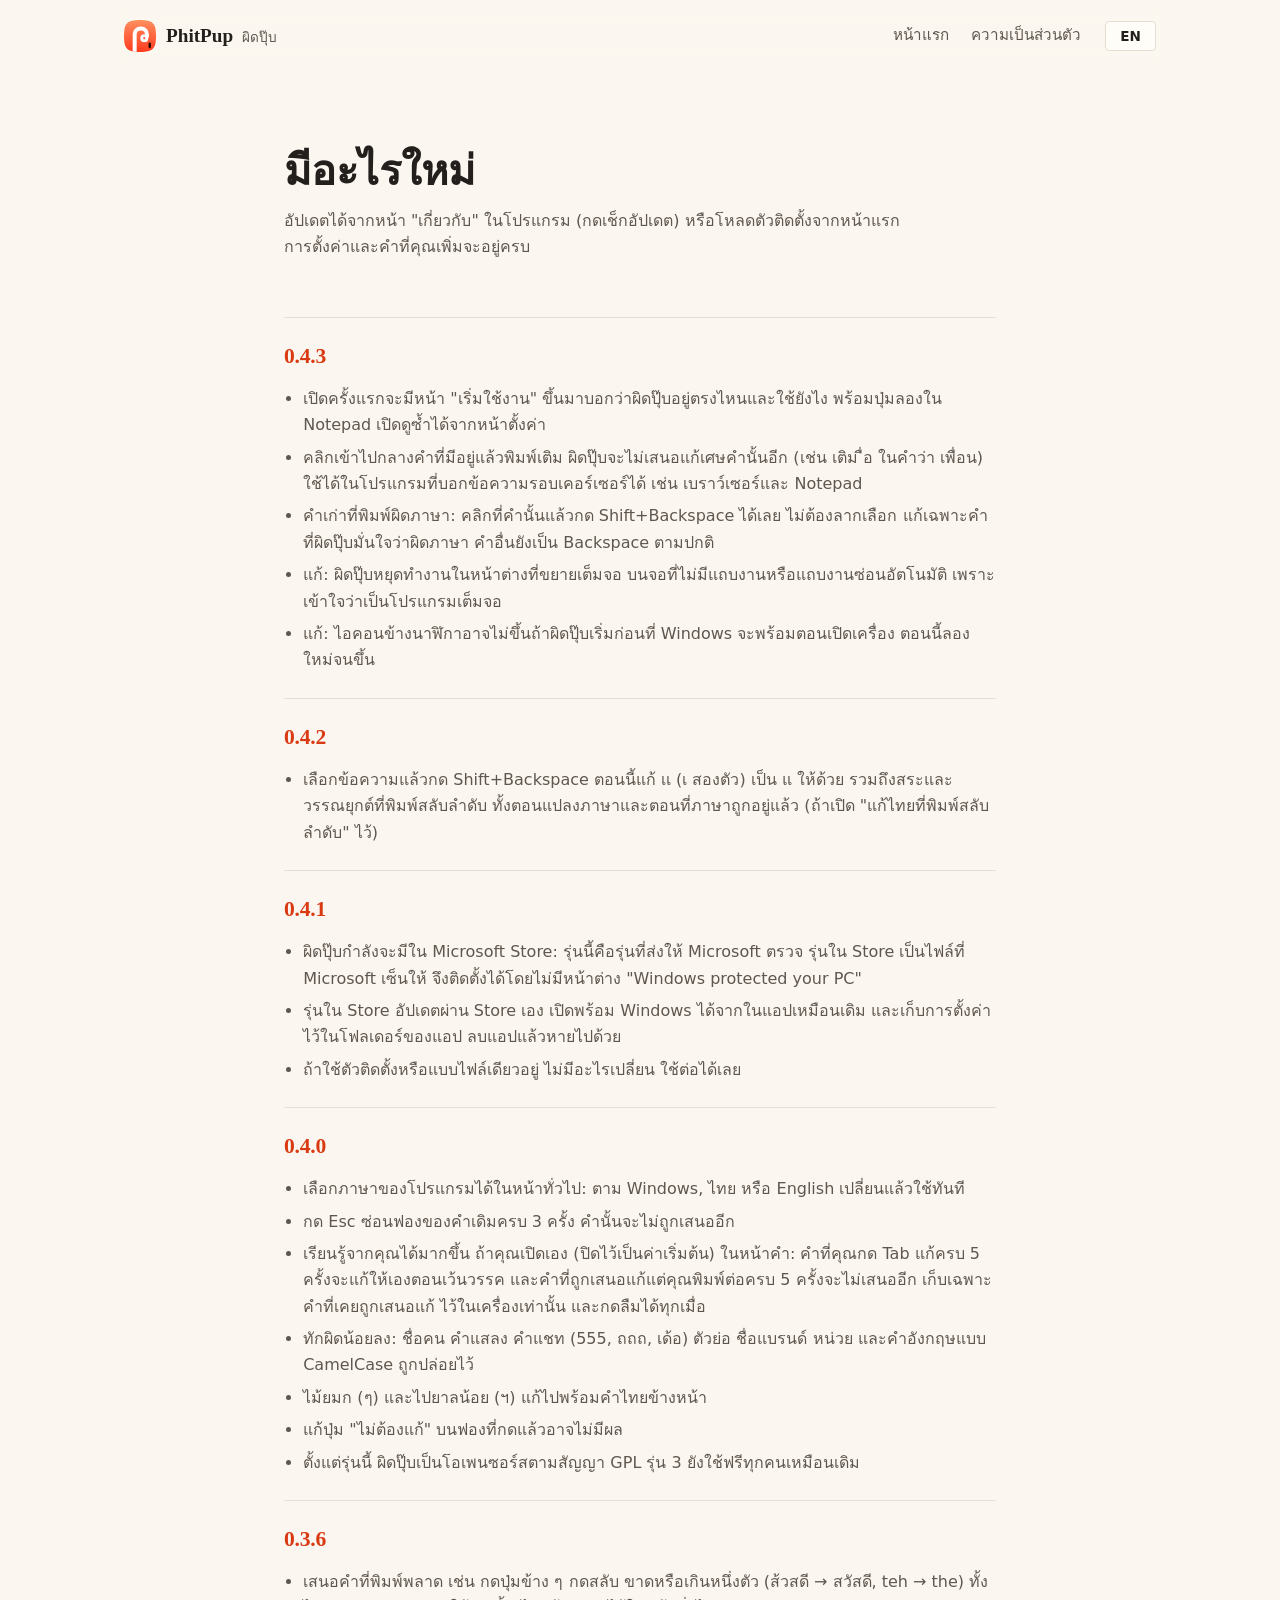
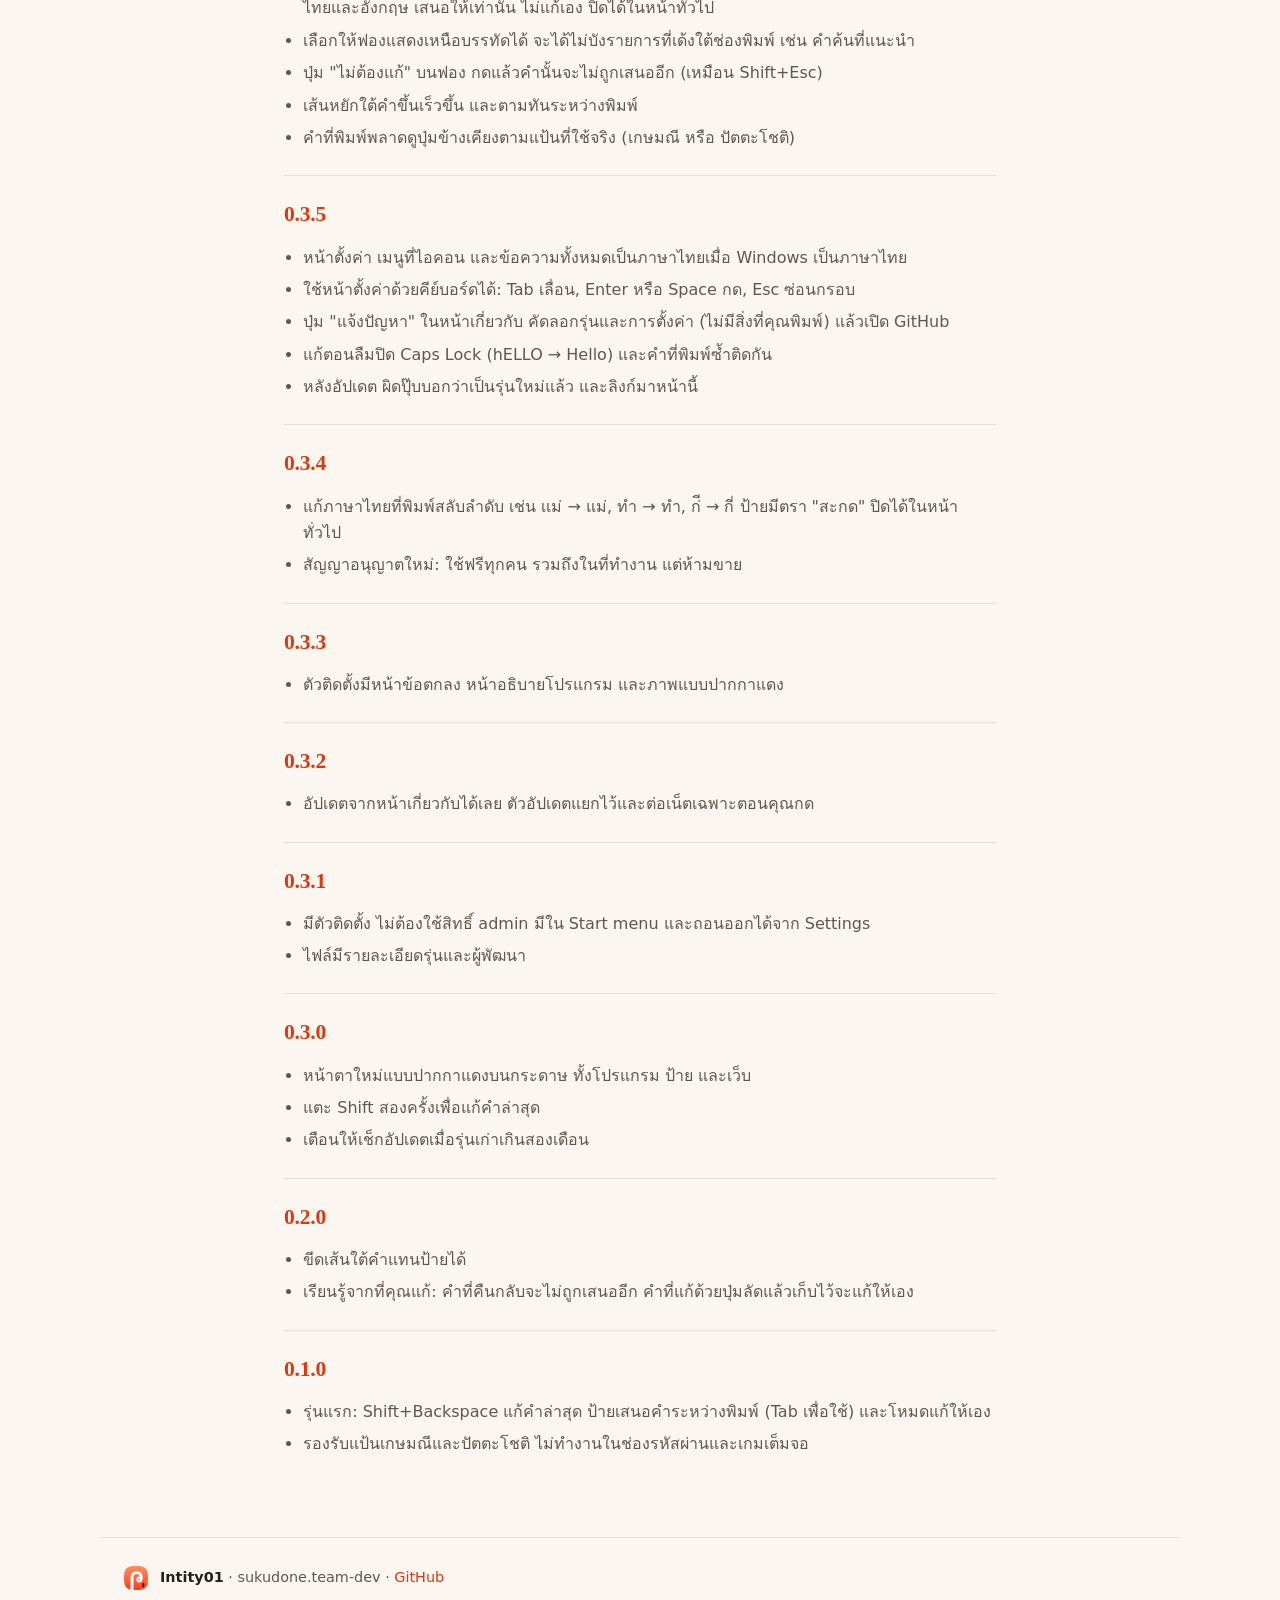
==== commit 5d951c52: "Version 0.4.3: getting started, words the caret is put in Co-Authored-By: Claude Fable 5.2 <noreply@" ====
--- a/site/changes.html
+++ b/site/changes.html
@@ -32,6 +32,24 @@
   <p class="section-lead" data-lang="en">Update from the About page in the app (Check for updates), or download the installer from the home page. Your settings and words stay as they are.</p>
 </section>
 
+<section class="release" id="v0.4.3">
+  <h2>0.4.3</h2>
+  <ul data-lang="th">
+    <li>เปิดครั้งแรกจะมีหน้า "เริ่มใช้งาน" ขึ้นมาบอกว่าผิดปุ๊บอยู่ตรงไหนและใช้ยังไง พร้อมปุ่มลองใน Notepad เปิดดูซ้ำได้จากหน้าตั้งค่า</li>
+    <li>คลิกเข้าไปกลางคำที่มีอยู่แล้วพิมพ์เติม ผิดปุ๊บจะไม่เสนอแก้เศษคำนั้นอีก (เช่น เติม ื่อ ในคำว่า เพื่อน) ใช้ได้ในโปรแกรมที่บอกข้อความรอบเคอร์เซอร์ได้ เช่น เบราว์เซอร์และ Notepad</li>
+    <li>คำเก่าที่พิมพ์ผิดภาษา: คลิกที่คำนั้นแล้วกด Shift+Backspace ได้เลย ไม่ต้องลากเลือก แก้เฉพาะคำที่ผิดปุ๊บมั่นใจว่าผิดภาษา คำอื่นยังเป็น Backspace ตามปกติ</li>
+    <li>แก้: ผิดปุ๊บหยุดทำงานในหน้าต่างที่ขยายเต็มจอ บนจอที่ไม่มีแถบงานหรือแถบงานซ่อนอัตโนมัติ เพราะเข้าใจว่าเป็นโปรแกรมเต็มจอ</li>
+    <li>แก้: ไอคอนข้างนาฬิกาอาจไม่ขึ้นถ้าผิดปุ๊บเริ่มก่อนที่ Windows จะพร้อมตอนเปิดเครื่อง ตอนนี้ลองใหม่จนขึ้น</li>
+  </ul>
+  <ul data-lang="en">
+    <li>The first run opens a "Getting started" page that says where PhitPup lives and how to use it, with a button to try it in Notepad. It stays in the settings window.</li>
+    <li>Typing into the middle of a word that is already there no longer gets a suggestion for the piece you typed. Works in programs that can say what text is around the caret, such as browsers and Notepad.</li>
+    <li>An older word typed in the wrong layout: click on it and press Shift+Backspace, with no need to select it. Only a word PhitPup is sure about is fixed; anywhere else the key is still Backspace.</li>
+    <li>Fixed: PhitPup went quiet in maximised windows on a screen with no taskbar, or with a taskbar that hides itself, taking them for full-screen programs.</li>
+    <li>Fixed: the icon by the clock could be missing when PhitPup started before Windows was ready at sign-in. It now tries again until it is there.</li>
+  </ul>
+</section>
+
 <section class="release" id="v0.4.2">
   <h2>0.4.2</h2>
   <ul data-lang="th">
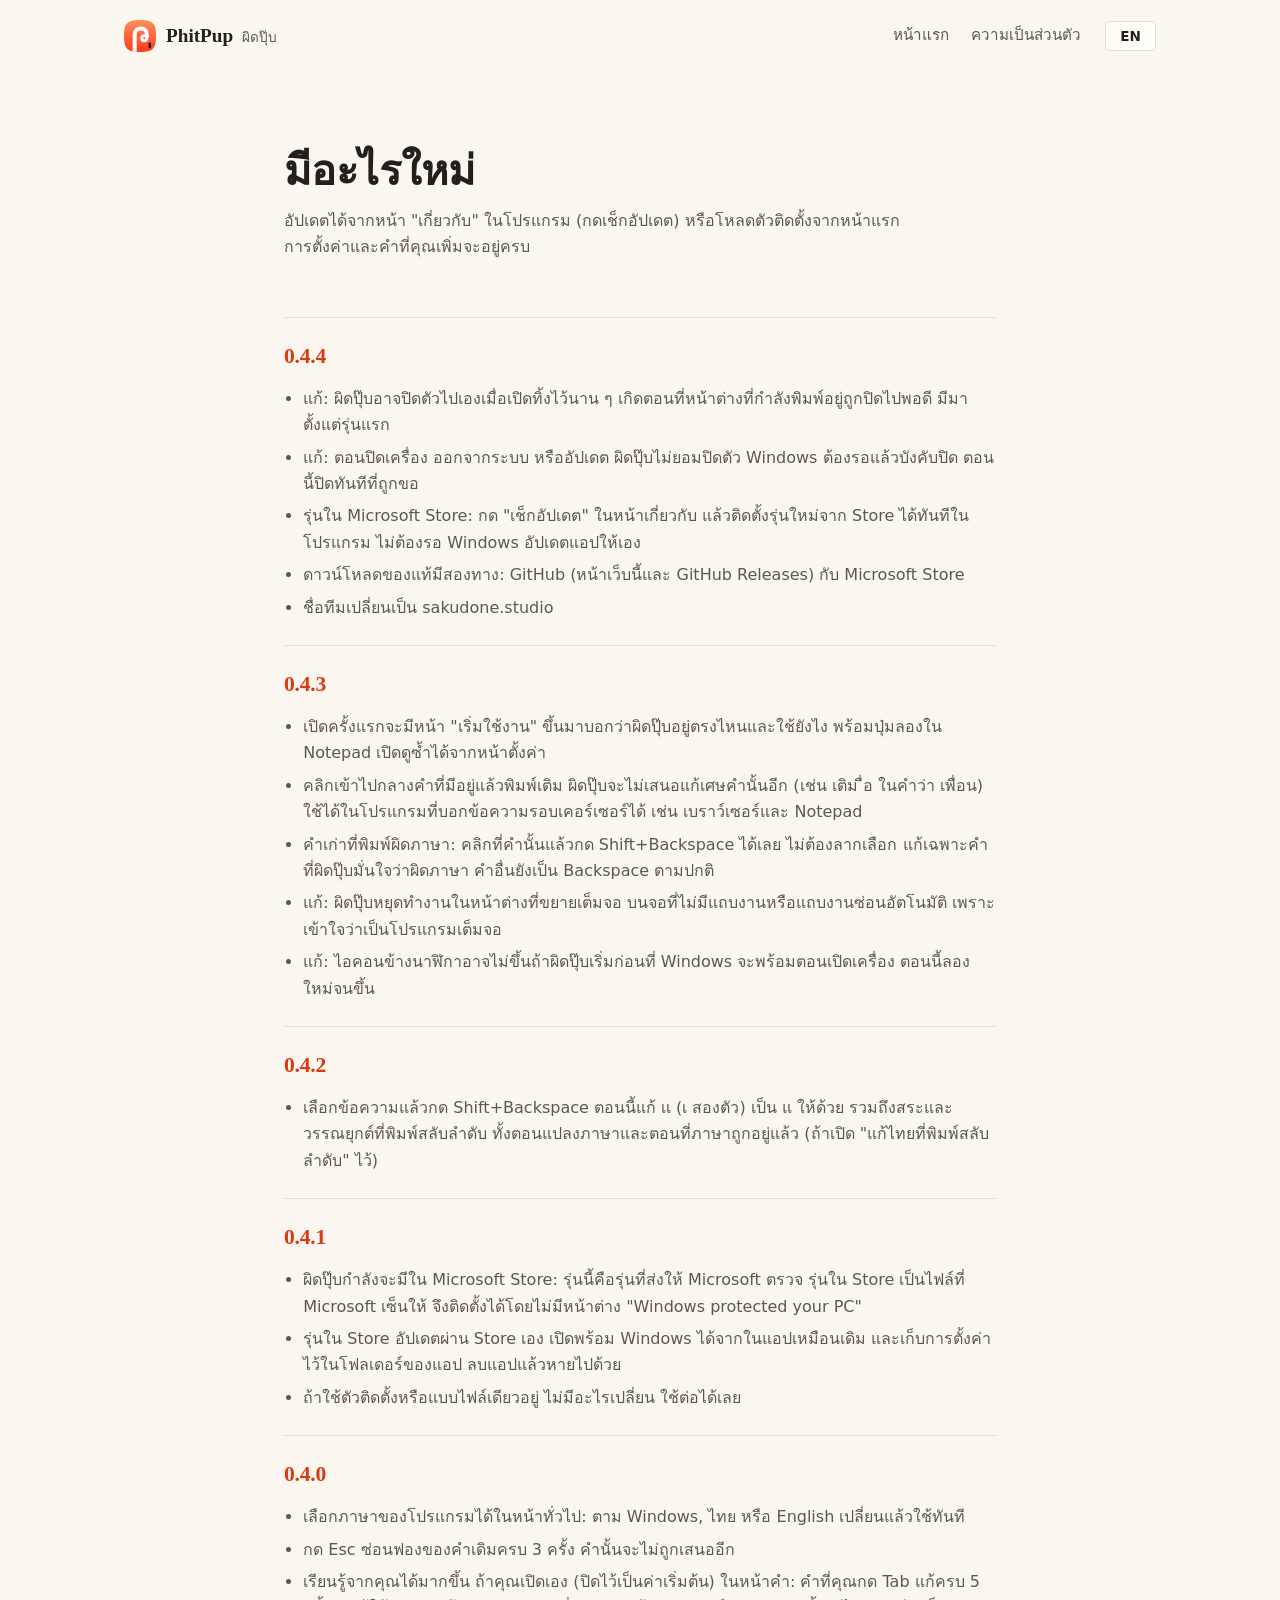
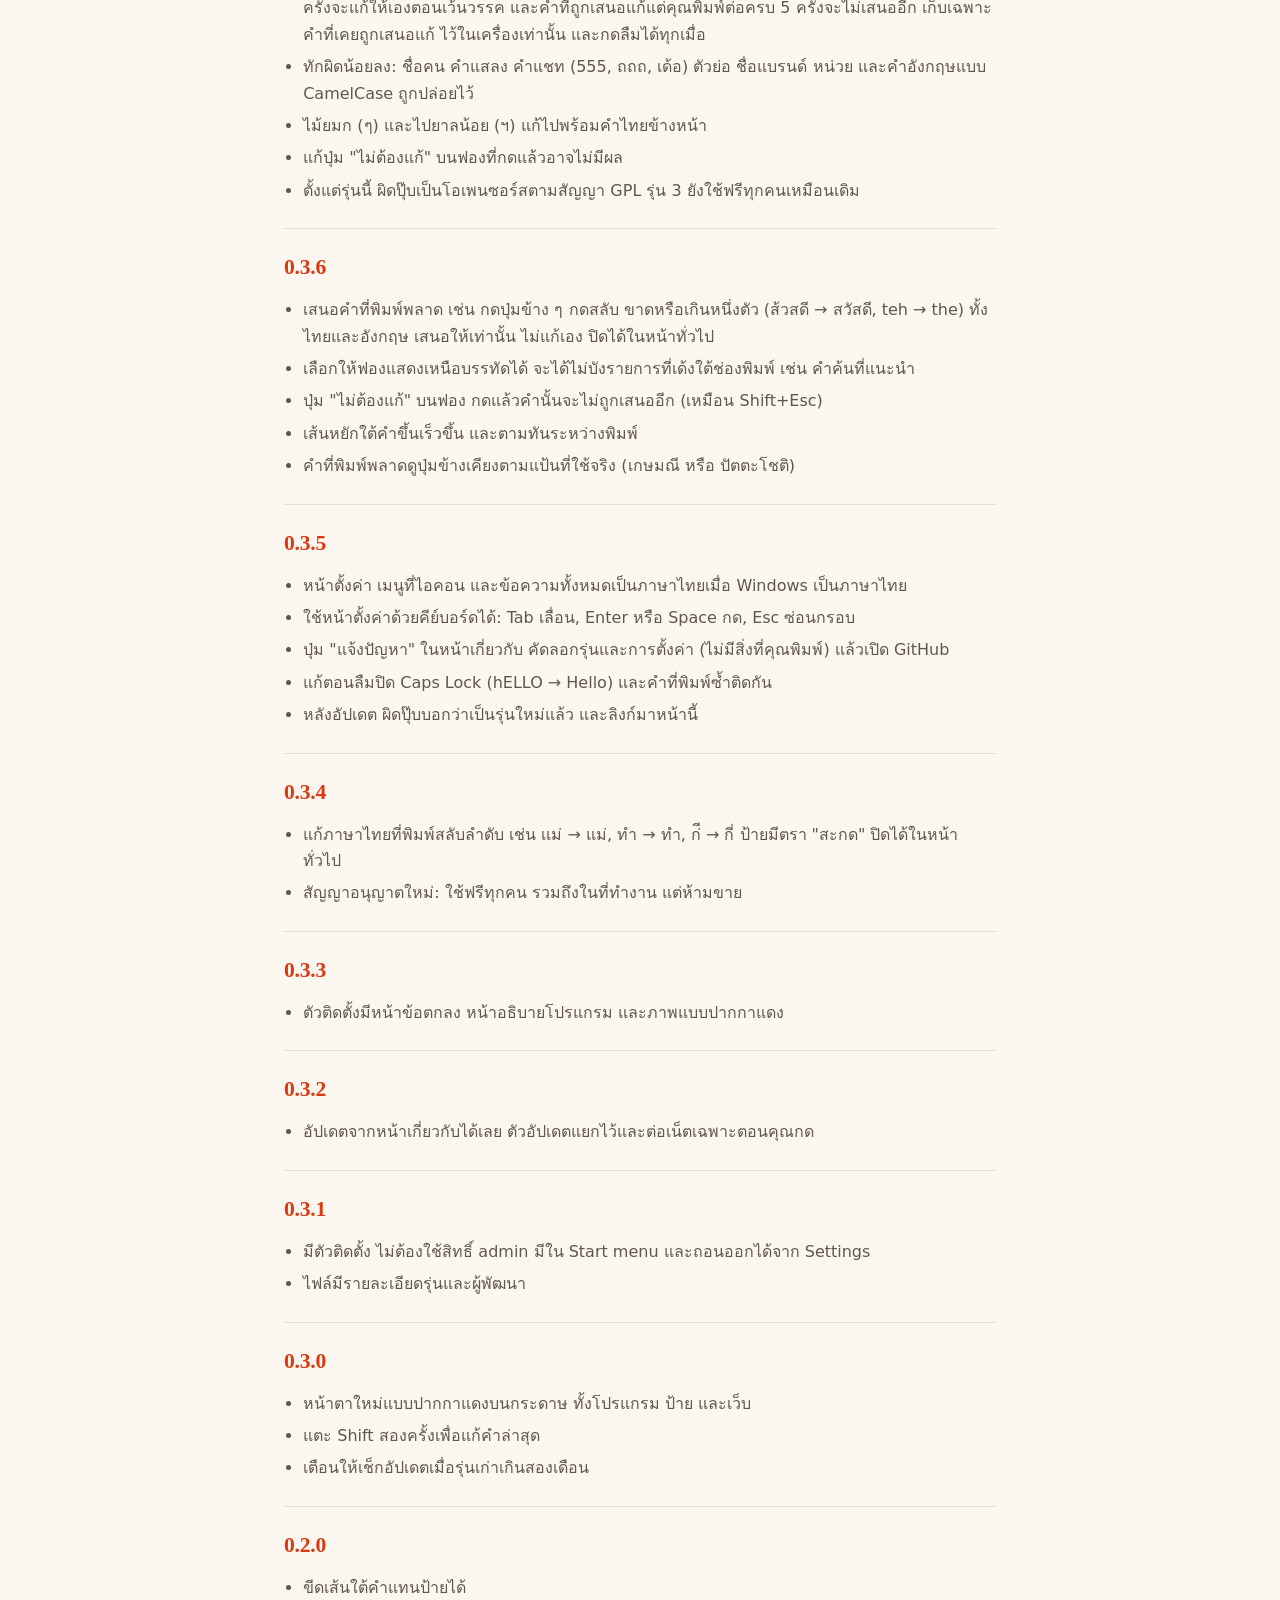
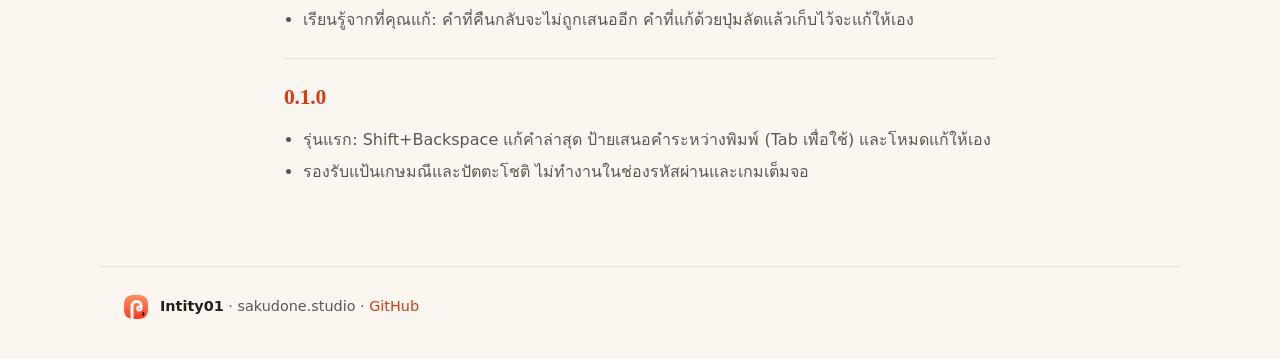
==== commit 9aa1978a: "Version 0.4.4: no more crash after long use; Store updates in the app What's new: the crash fix, clo" ====
--- a/site/changes.html
+++ b/site/changes.html
@@ -32,6 +32,24 @@
   <p class="section-lead" data-lang="en">Update from the About page in the app (Check for updates), or download the installer from the home page. Your settings and words stay as they are.</p>
 </section>
 
+<section class="release" id="v0.4.4">
+  <h2>0.4.4</h2>
+  <ul data-lang="th">
+    <li>แก้: ผิดปุ๊บอาจปิดตัวไปเองเมื่อเปิดทิ้งไว้นาน ๆ เกิดตอนที่หน้าต่างที่กำลังพิมพ์อยู่ถูกปิดไปพอดี มีมาตั้งแต่รุ่นแรก</li>
+    <li>แก้: ตอนปิดเครื่อง ออกจากระบบ หรืออัปเดต ผิดปุ๊บไม่ยอมปิดตัว Windows ต้องรอแล้วบังคับปิด ตอนนี้ปิดทันทีที่ถูกขอ</li>
+    <li>รุ่นใน Microsoft Store: กด "เช็กอัปเดต" ในหน้าเกี่ยวกับ แล้วติดตั้งรุ่นใหม่จาก Store ได้ทันทีในโปรแกรม ไม่ต้องรอ Windows อัปเดตแอปให้เอง</li>
+    <li>ดาวน์โหลดของแท้มีสองทาง: GitHub (หน้าเว็บนี้และ GitHub Releases) กับ Microsoft Store</li>
+    <li>ชื่อทีมเปลี่ยนเป็น sakudone.studio</li>
+  </ul>
+  <ul data-lang="en">
+    <li>Fixed: PhitPup could close by itself after running for a long time, when the window being typed in closed at just the wrong moment. This was there since the first version.</li>
+    <li>Fixed: when Windows shut down, signed out or updated PhitPup, PhitPup did not close, so Windows waited and then forced it. It now closes as soon as it is asked.</li>
+    <li>The Microsoft Store version: Check for updates on the About page now installs a new version from the Store right away, instead of waiting for Windows to update apps.</li>
+    <li>Official downloads come from two places: GitHub (this website and GitHub Releases) and the Microsoft Store.</li>
+    <li>The team is now called sakudone.studio.</li>
+  </ul>
+</section>
+
 <section class="release" id="v0.4.3">
   <h2>0.4.3</h2>
   <ul data-lang="th">
@@ -218,7 +236,7 @@
 
 <footer>
   <img src="logo.svg" alt="" width="24" height="24">
-  <p><b>Intity01</b> · sukudone.team-dev · <a href="https://github.com/intity01/phitpup">GitHub</a></p>
+  <p><b>Intity01</b> · sakudone.studio · <a href="https://github.com/intity01/phitpup">GitHub</a></p>
 </footer>
 
 <script src="page.js"></script>
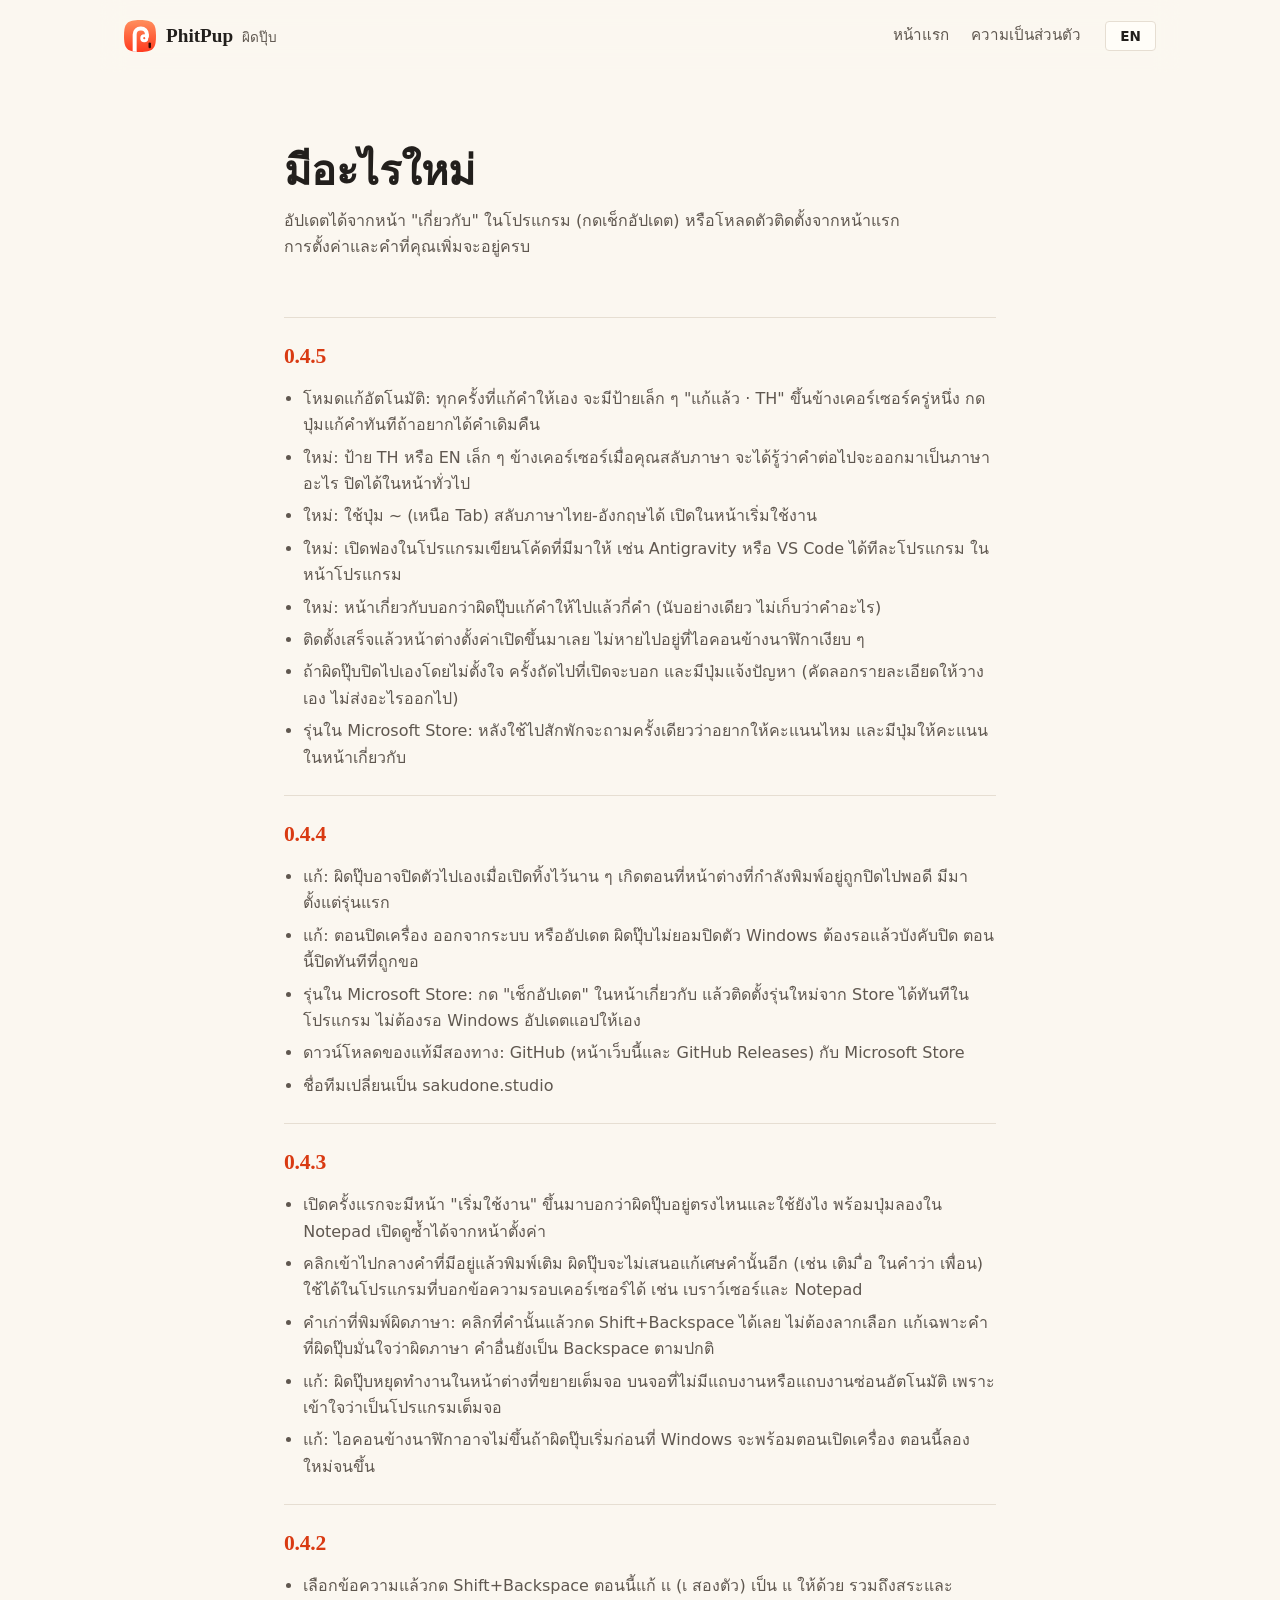
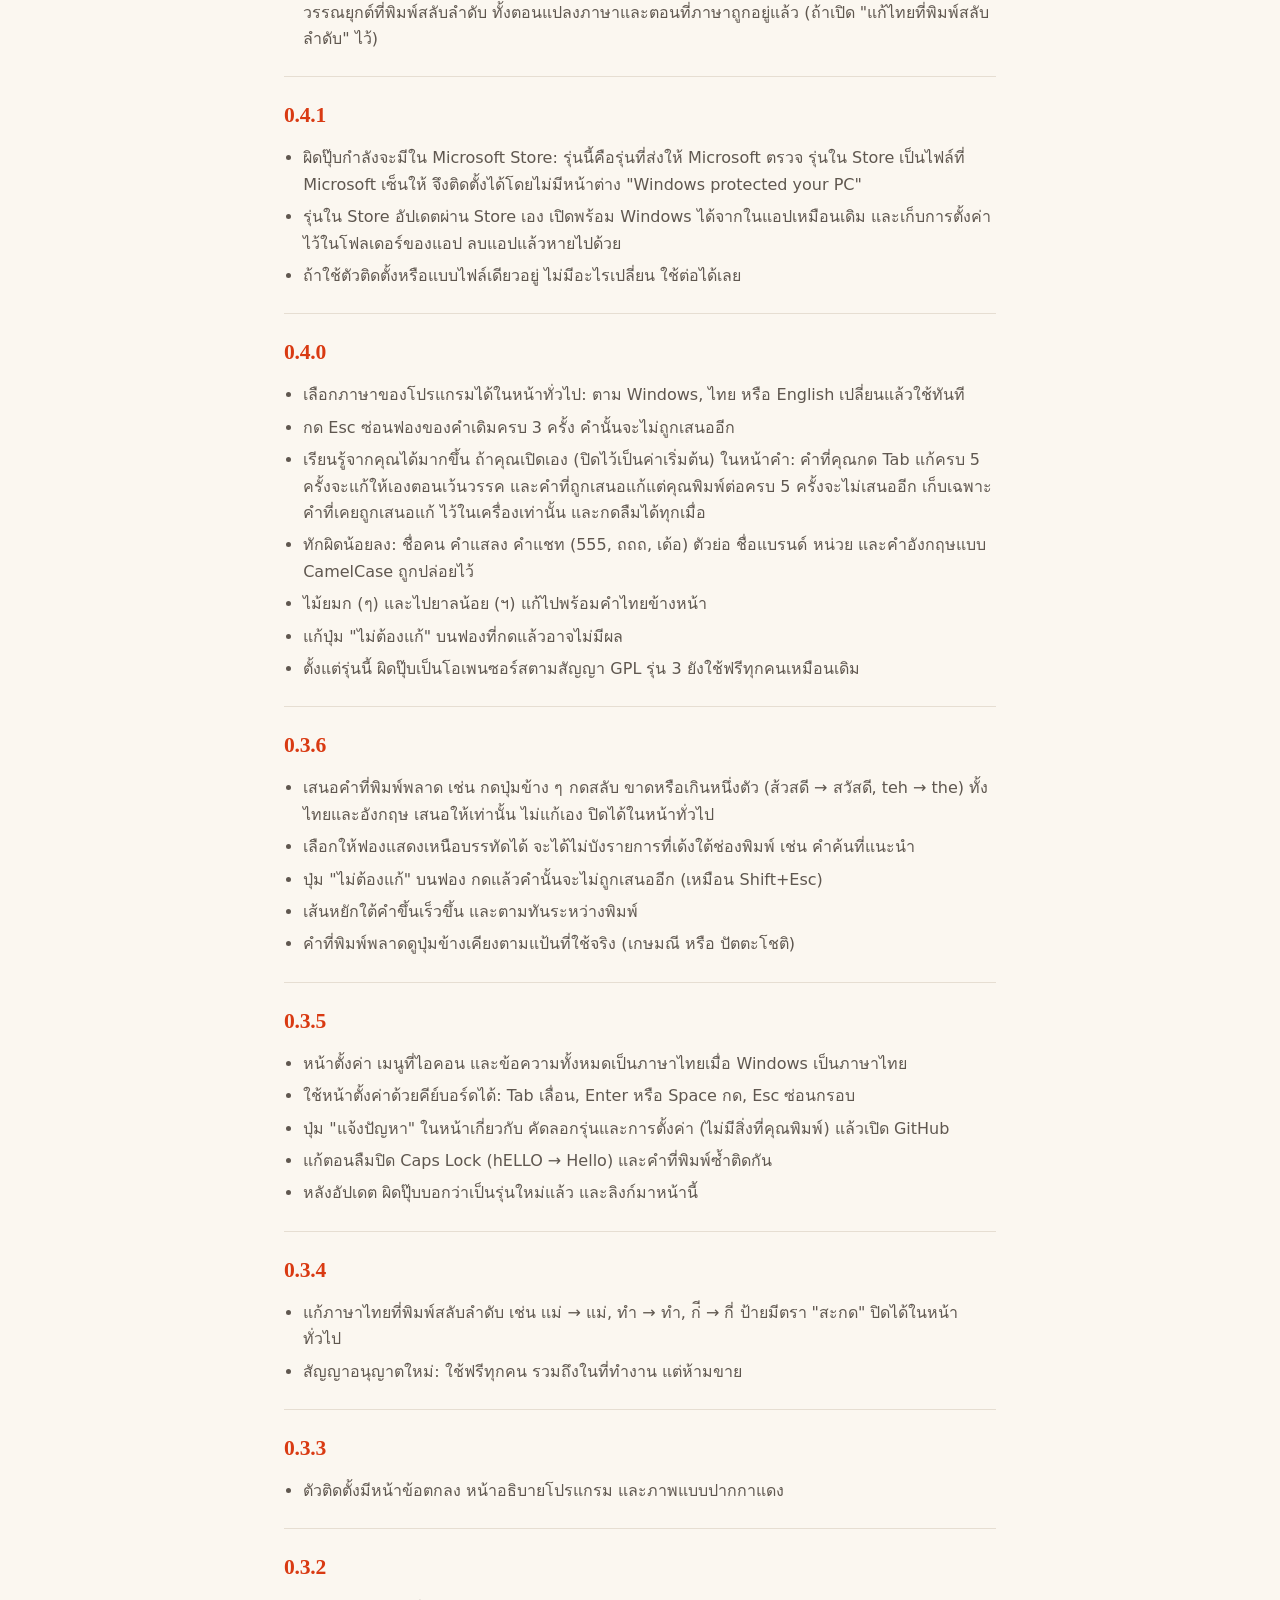
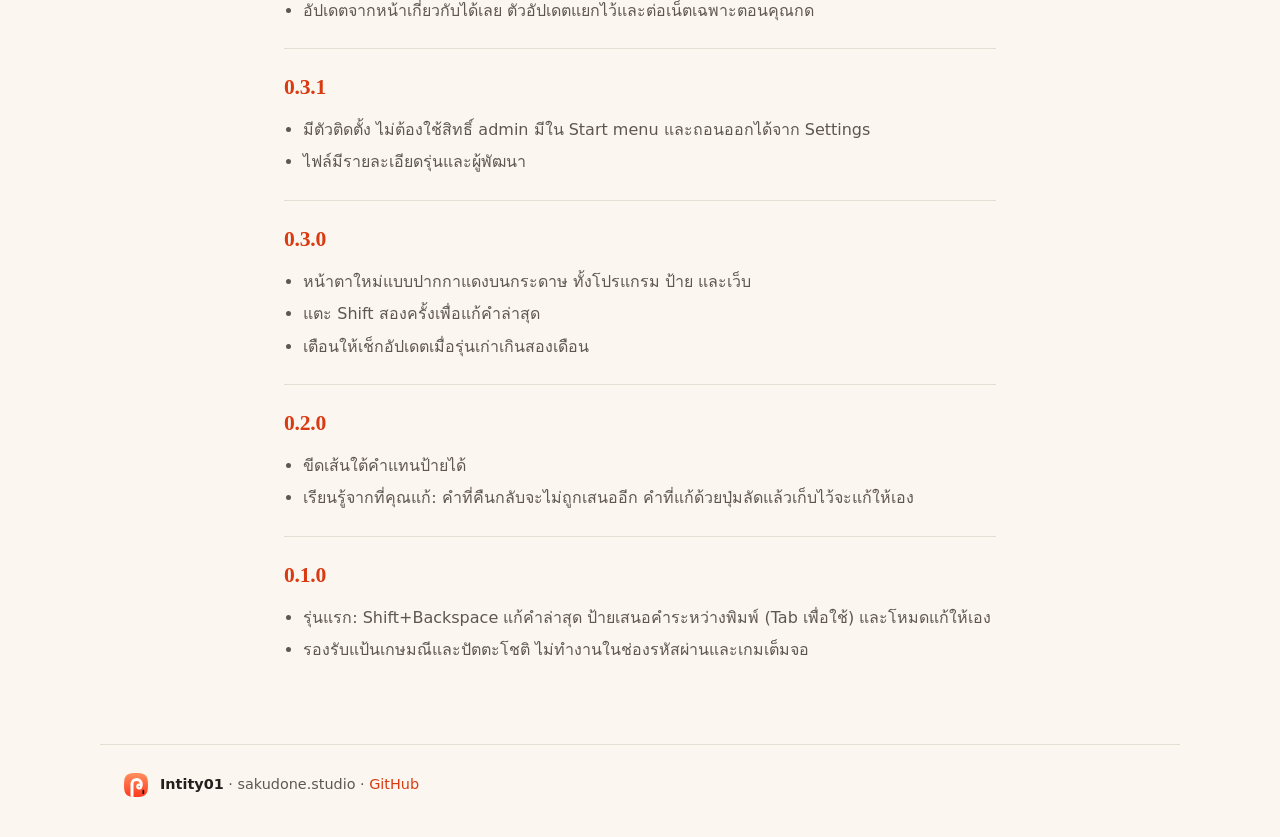
==== commit c1f9511b: "Version 0.4.5: language at the cursor, a small note after each auto-fix What's new: the TH/EN stamp," ====
--- a/site/changes.html
+++ b/site/changes.html
@@ -32,6 +32,30 @@
   <p class="section-lead" data-lang="en">Update from the About page in the app (Check for updates), or download the installer from the home page. Your settings and words stay as they are.</p>
 </section>
 
+<section class="release" id="v0.4.5">
+  <h2>0.4.5</h2>
+  <ul data-lang="th">
+    <li>โหมดแก้อัตโนมัติ: ทุกครั้งที่แก้คำให้เอง จะมีป้ายเล็ก ๆ "แก้แล้ว · TH" ขึ้นข้างเคอร์เซอร์ครู่หนึ่ง กดปุ่มแก้คำทันทีถ้าอยากได้คำเดิมคืน</li>
+    <li>ใหม่: ป้าย TH หรือ EN เล็ก ๆ ข้างเคอร์เซอร์เมื่อคุณสลับภาษา จะได้รู้ว่าคำต่อไปจะออกมาเป็นภาษาอะไร ปิดได้ในหน้าทั่วไป</li>
+    <li>ใหม่: ใช้ปุ่ม ~ (เหนือ Tab) สลับภาษาไทย-อังกฤษได้ เปิดในหน้าเริ่มใช้งาน</li>
+    <li>ใหม่: เปิดฟองในโปรแกรมเขียนโค้ดที่มีมาให้ เช่น Antigravity หรือ VS Code ได้ทีละโปรแกรม ในหน้าโปรแกรม</li>
+    <li>ใหม่: หน้าเกี่ยวกับบอกว่าผิดปุ๊บแก้คำให้ไปแล้วกี่คำ (นับอย่างเดียว ไม่เก็บว่าคำอะไร)</li>
+    <li>ติดตั้งเสร็จแล้วหน้าต่างตั้งค่าเปิดขึ้นมาเลย ไม่หายไปอยู่ที่ไอคอนข้างนาฬิกาเงียบ ๆ</li>
+    <li>ถ้าผิดปุ๊บปิดไปเองโดยไม่ตั้งใจ ครั้งถัดไปที่เปิดจะบอก และมีปุ่มแจ้งปัญหา (คัดลอกรายละเอียดให้วางเอง ไม่ส่งอะไรออกไป)</li>
+    <li>รุ่นใน Microsoft Store: หลังใช้ไปสักพักจะถามครั้งเดียวว่าอยากให้คะแนนไหม และมีปุ่มให้คะแนนในหน้าเกี่ยวกับ</li>
+  </ul>
+  <ul data-lang="en">
+    <li>Fix-automatically mode: each time a word is fixed for you, a small "Fixed · TH" shows beside the cursor for a moment. Press the fix key right away to get the word back.</li>
+    <li>New: a small TH or EN beside the cursor when you switch the language, so you know what the next word will come out as. It can be turned off on the General page.</li>
+    <li>New: the ~ key (above Tab) can switch between Thai and English. Turn it on on the Getting started page.</li>
+    <li>New: the bubble can be turned on in code editors that are quiet by default, such as Antigravity or VS Code, one at a time on the Programs page.</li>
+    <li>New: the About page says how many words PhitPup has fixed for you (a count only, never which words).</li>
+    <li>After installing, the settings window opens, instead of PhitPup going quietly to its icon by the clock.</li>
+    <li>If PhitPup closed unexpectedly, it says so the next time it starts, with a link to report it (the details are copied for you to paste; nothing is sent by itself).</li>
+    <li>The Microsoft Store version asks once, after some real use, whether you would rate it, and the About page has a Rate it button.</li>
+  </ul>
+</section>
+
 <section class="release" id="v0.4.4">
   <h2>0.4.4</h2>
   <ul data-lang="th">
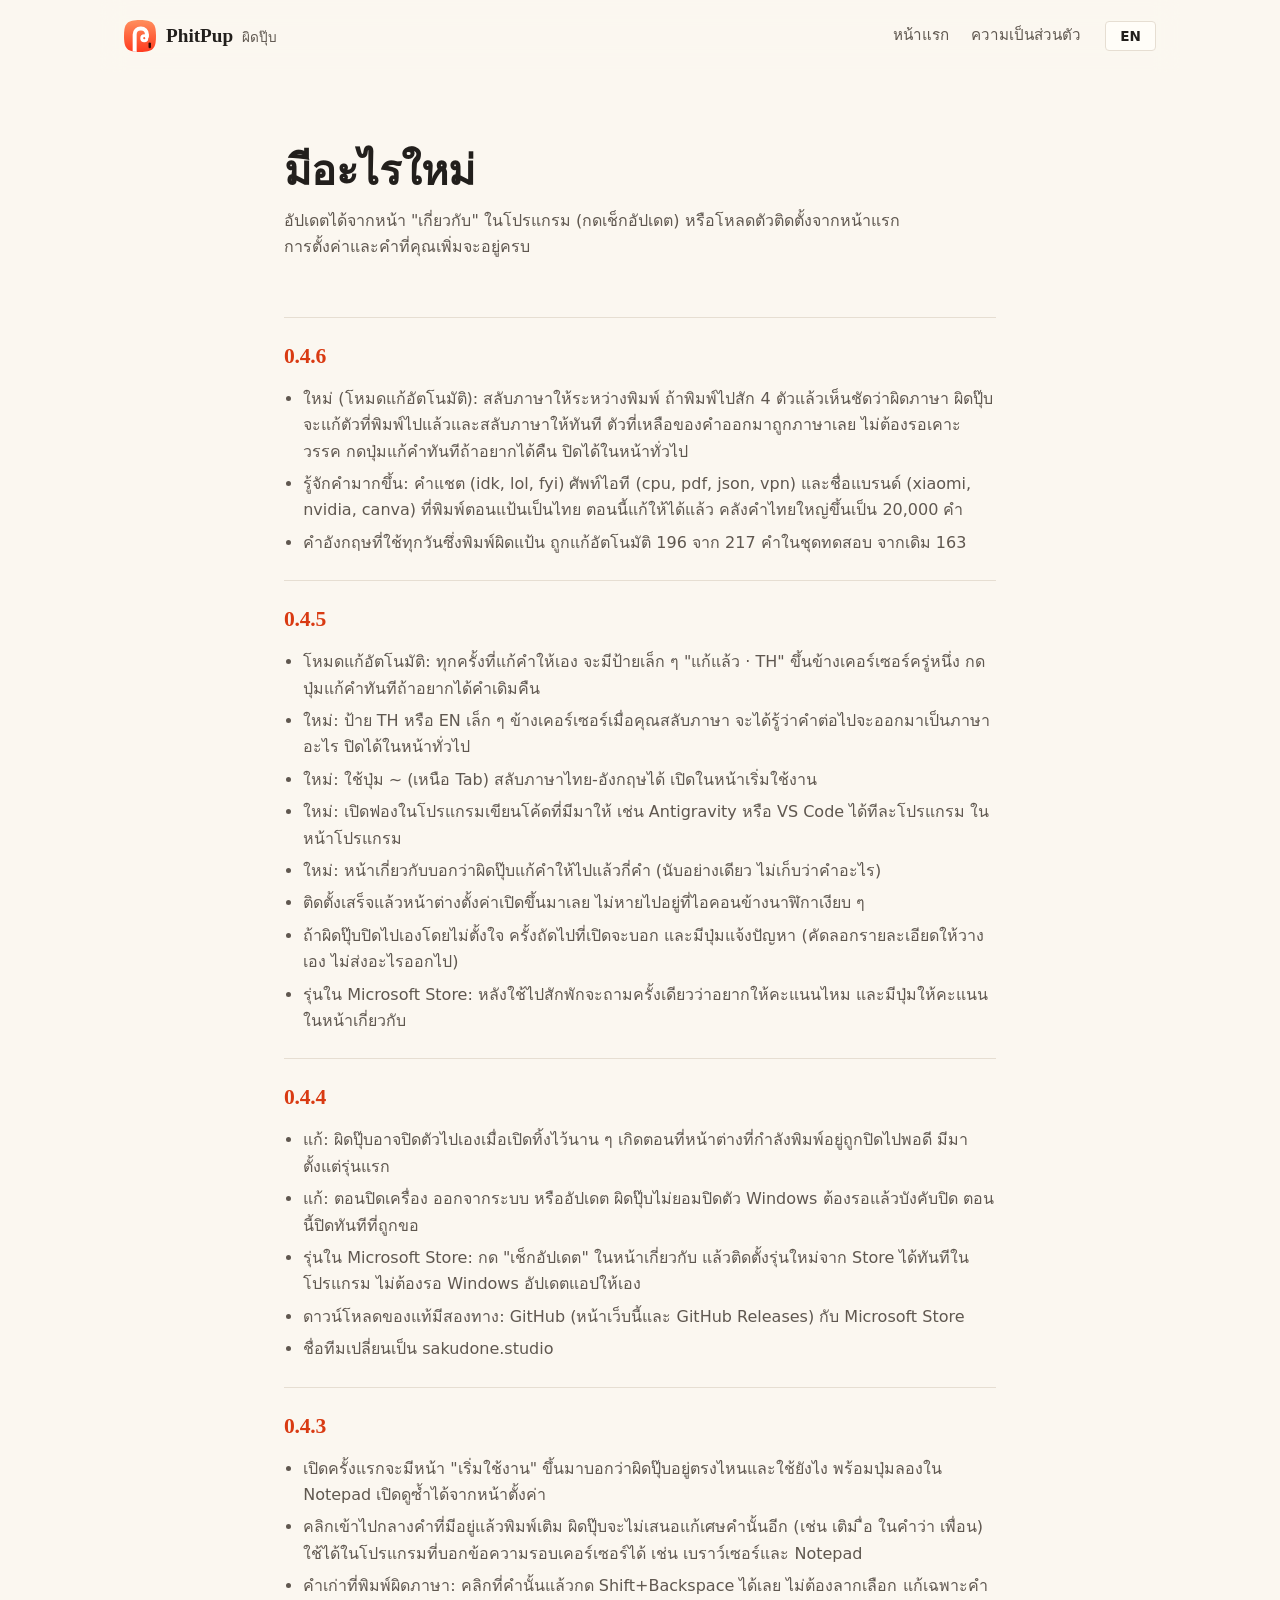
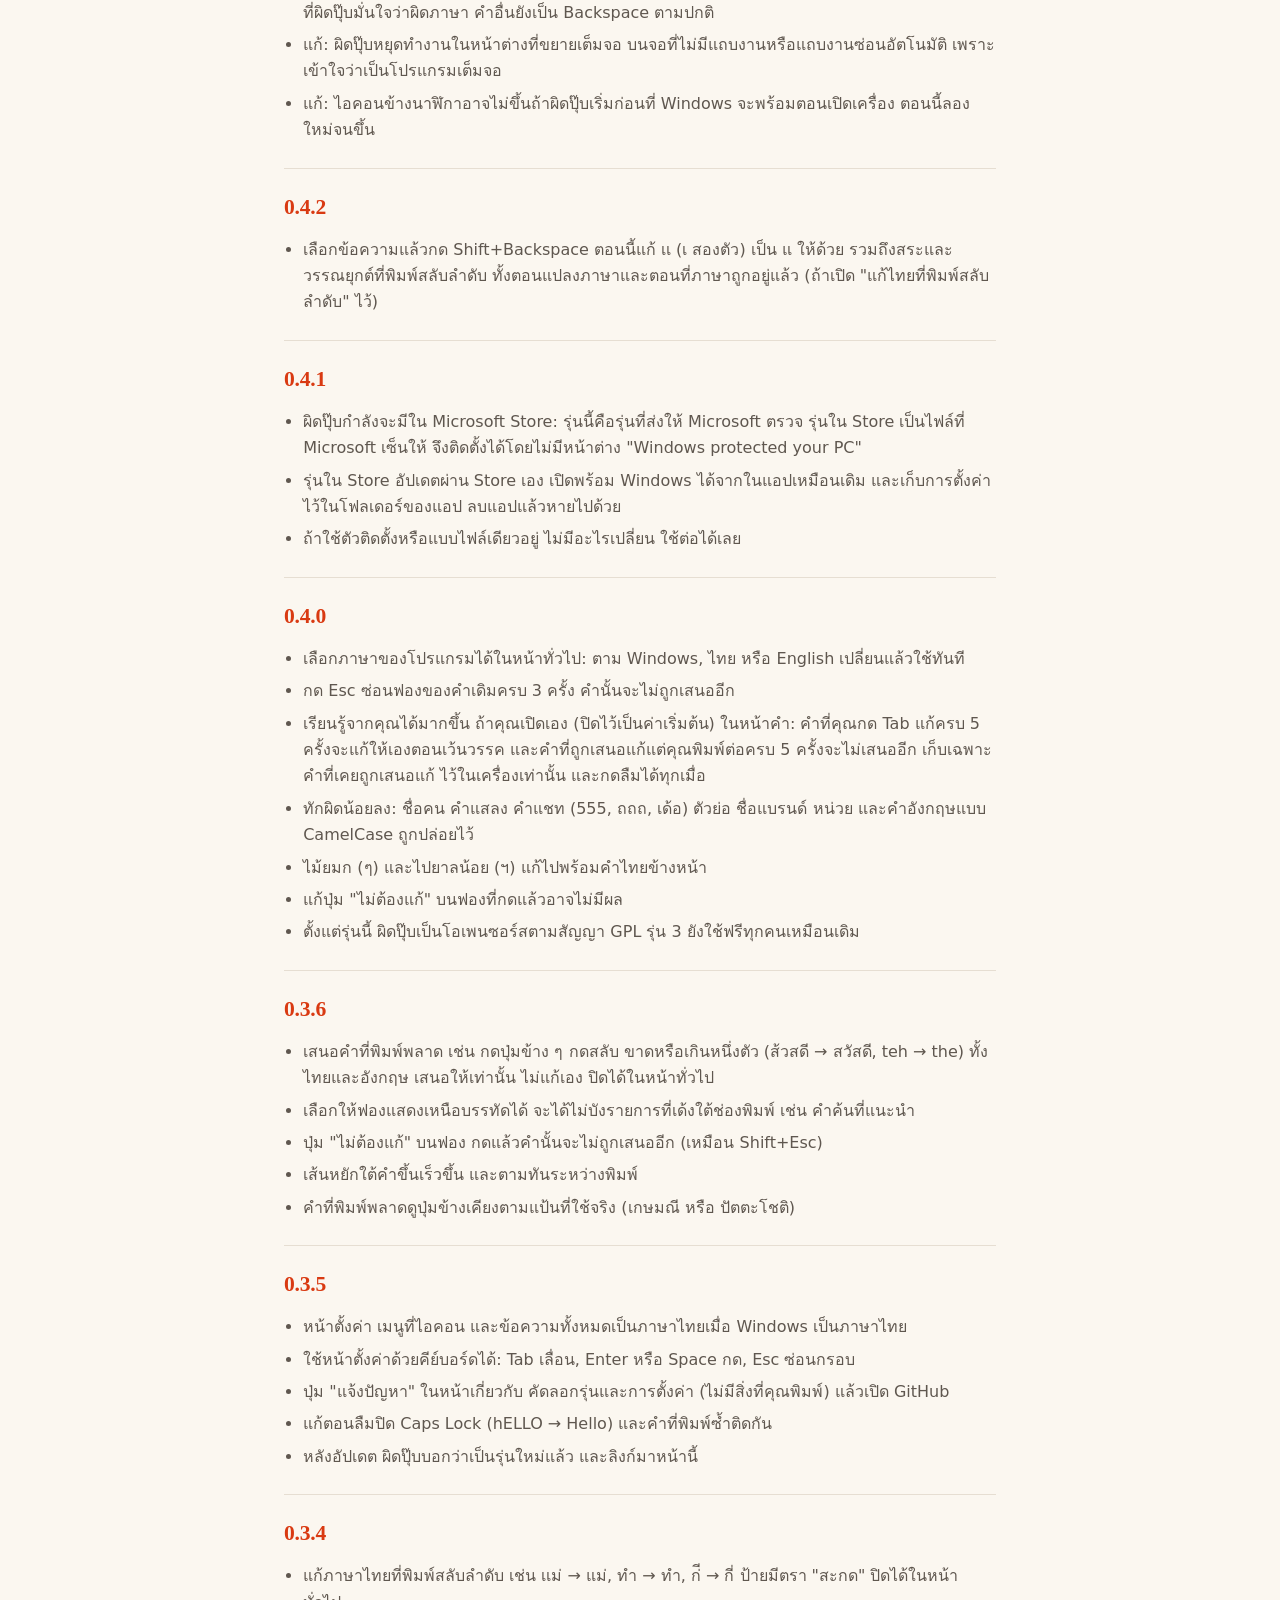
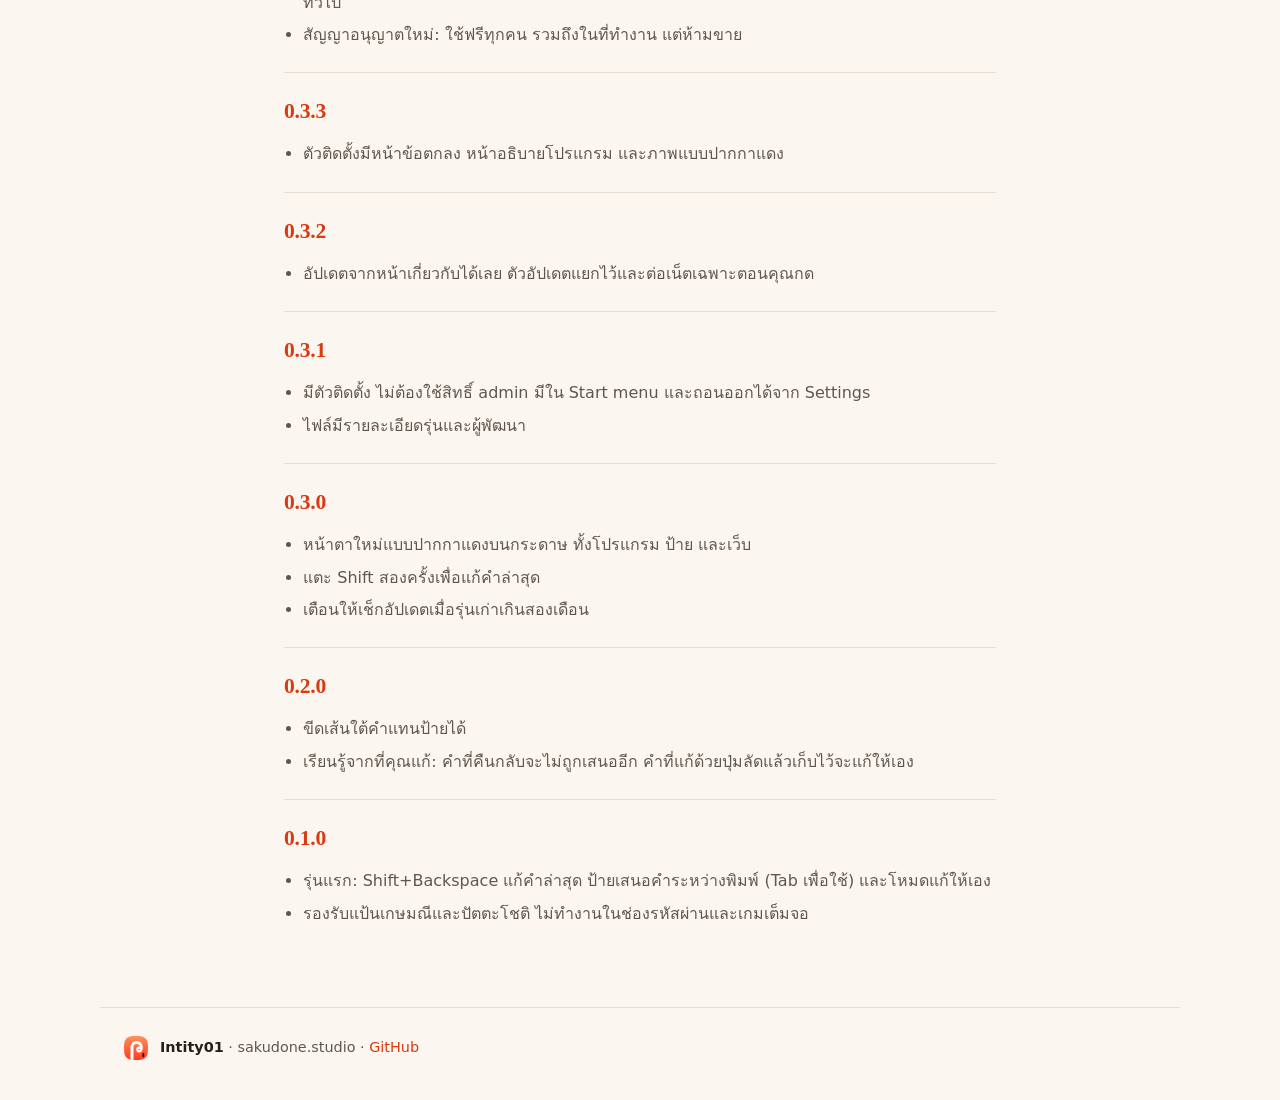
==== commit 1c47340b: "Version 0.4.6: switch while you type, more everyday words What's new: auto mode fixes a word and swi" ====
--- a/site/changes.html
+++ b/site/changes.html
@@ -32,6 +32,20 @@
   <p class="section-lead" data-lang="en">Update from the About page in the app (Check for updates), or download the installer from the home page. Your settings and words stay as they are.</p>
 </section>
 
+<section class="release" id="v0.4.6">
+  <h2>0.4.6</h2>
+  <ul data-lang="th">
+    <li>ใหม่ (โหมดแก้อัตโนมัติ): สลับภาษาให้ระหว่างพิมพ์ ถ้าพิมพ์ไปสัก 4 ตัวแล้วเห็นชัดว่าผิดภาษา ผิดปุ๊บจะแก้ตัวที่พิมพ์ไปแล้วและสลับภาษาให้ทันที ตัวที่เหลือของคำออกมาถูกภาษาเลย ไม่ต้องรอเคาะวรรค กดปุ่มแก้คำทันทีถ้าอยากได้คืน ปิดได้ในหน้าทั่วไป</li>
+    <li>รู้จักคำมากขึ้น: คำแชต (idk, lol, fyi) ศัพท์ไอที (cpu, pdf, json, vpn) และชื่อแบรนด์ (xiaomi, nvidia, canva) ที่พิมพ์ตอนแป้นเป็นไทย ตอนนี้แก้ให้ได้แล้ว คลังคำไทยใหญ่ขึ้นเป็น 20,000 คำ</li>
+    <li>คำอังกฤษที่ใช้ทุกวันซึ่งพิมพ์ผิดแป้น ถูกแก้อัตโนมัติ 196 จาก 217 คำในชุดทดสอบ จากเดิม 163</li>
+  </ul>
+  <ul data-lang="en">
+    <li>New (fix automatically): switch while you type. Once about four letters of a word are clearly in the wrong language, PhitPup fixes them and switches the language right away, so the rest of the word comes out right without waiting for Space. Press the fix key right away to get it back; it can be turned off on the General page.</li>
+    <li>Knows more words: chat words (idk, lol, fyi), tech terms (cpu, pdf, json, vpn) and brands (xiaomi, nvidia, canva) typed on the Thai layout are now fixed. The Thai word list grows to 20,000 words.</li>
+    <li>Everyday English typed on the wrong layout is fixed automatically for 196 of 217 test words, up from 163.</li>
+  </ul>
+</section>
+
 <section class="release" id="v0.4.5">
   <h2>0.4.5</h2>
   <ul data-lang="th">
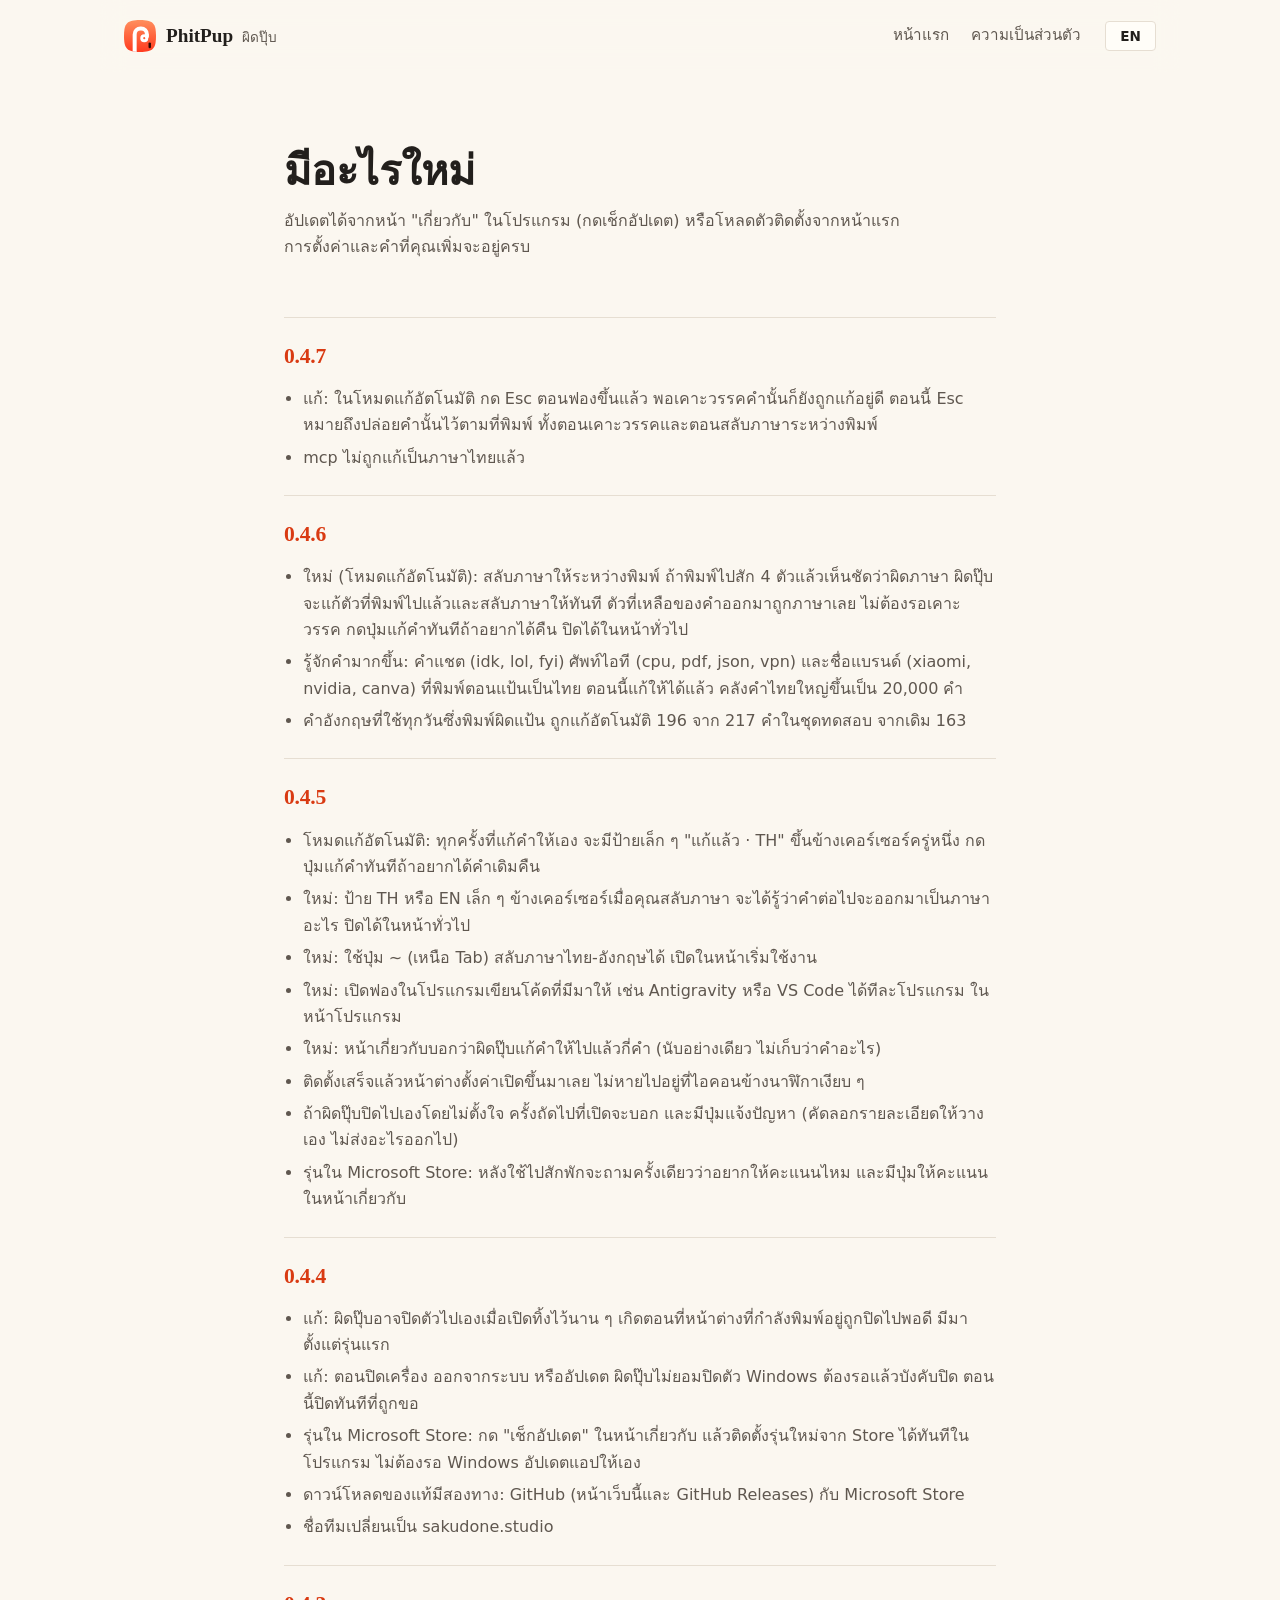
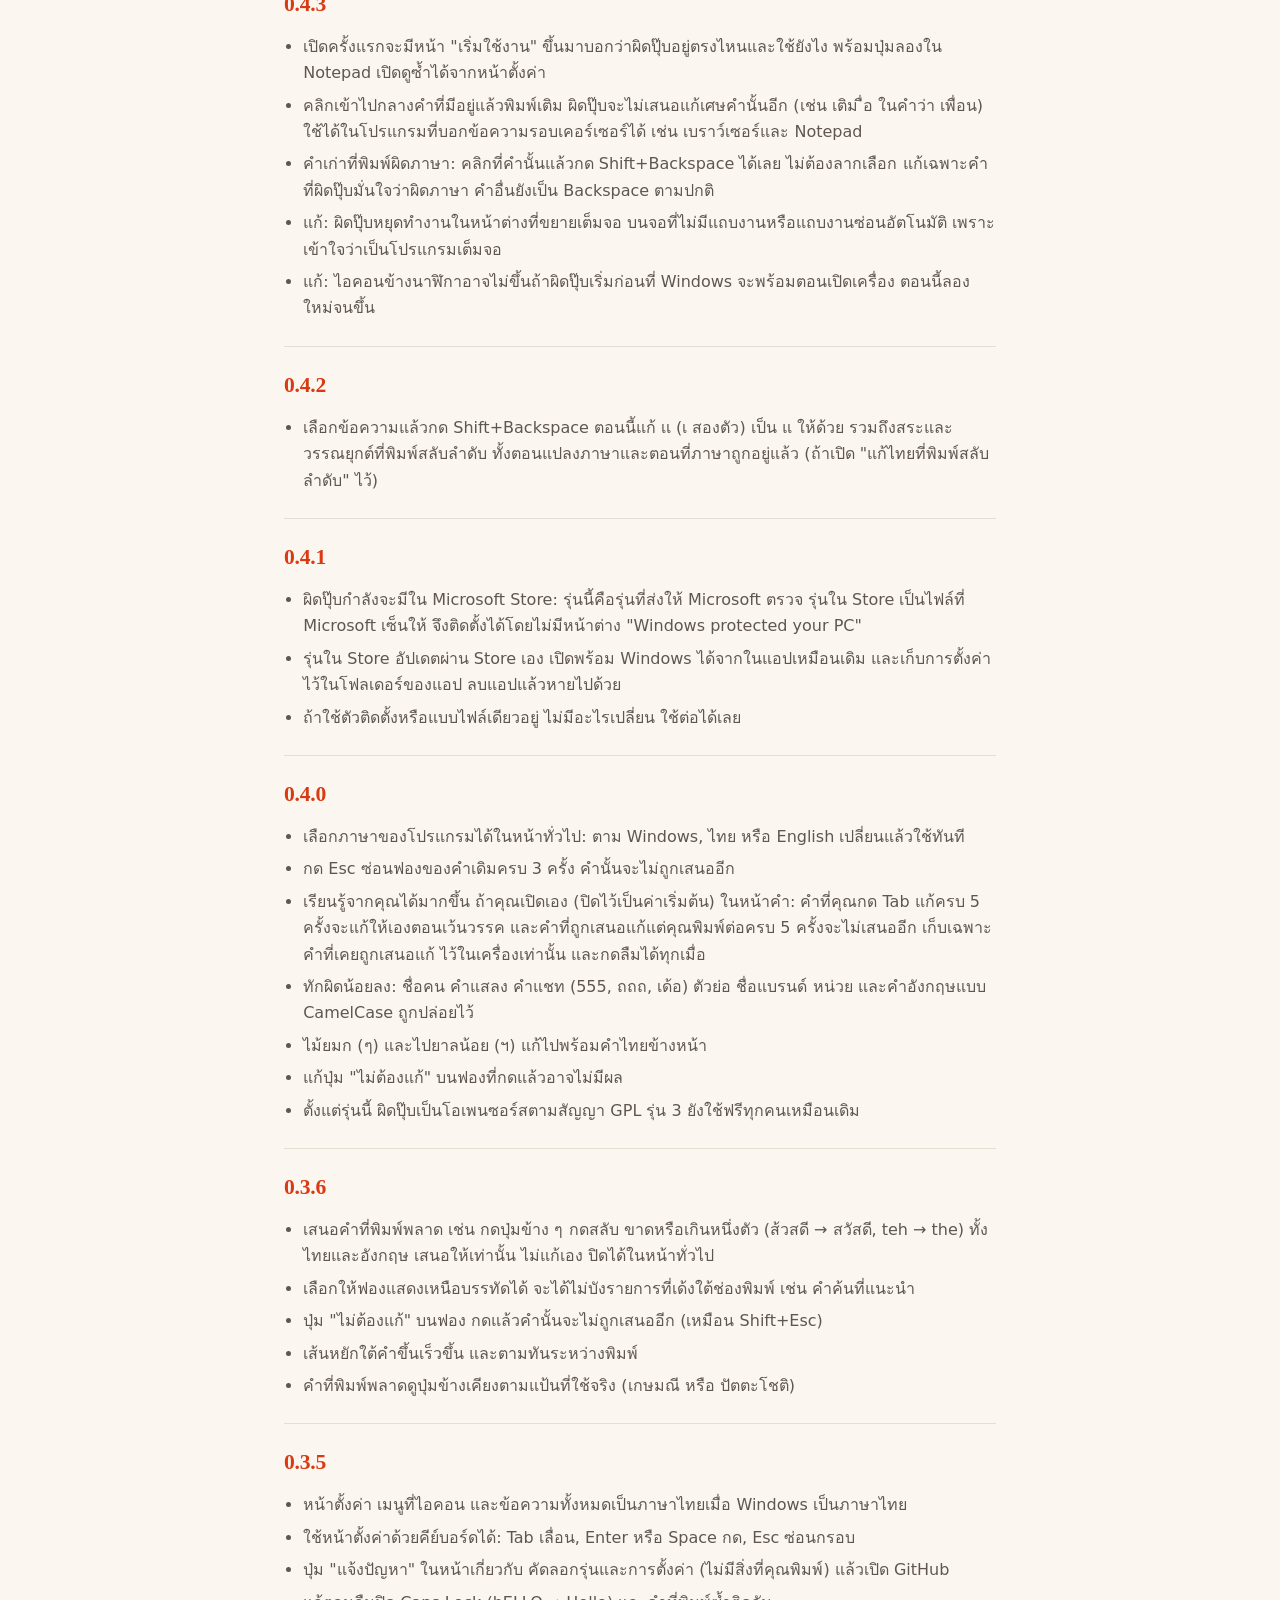
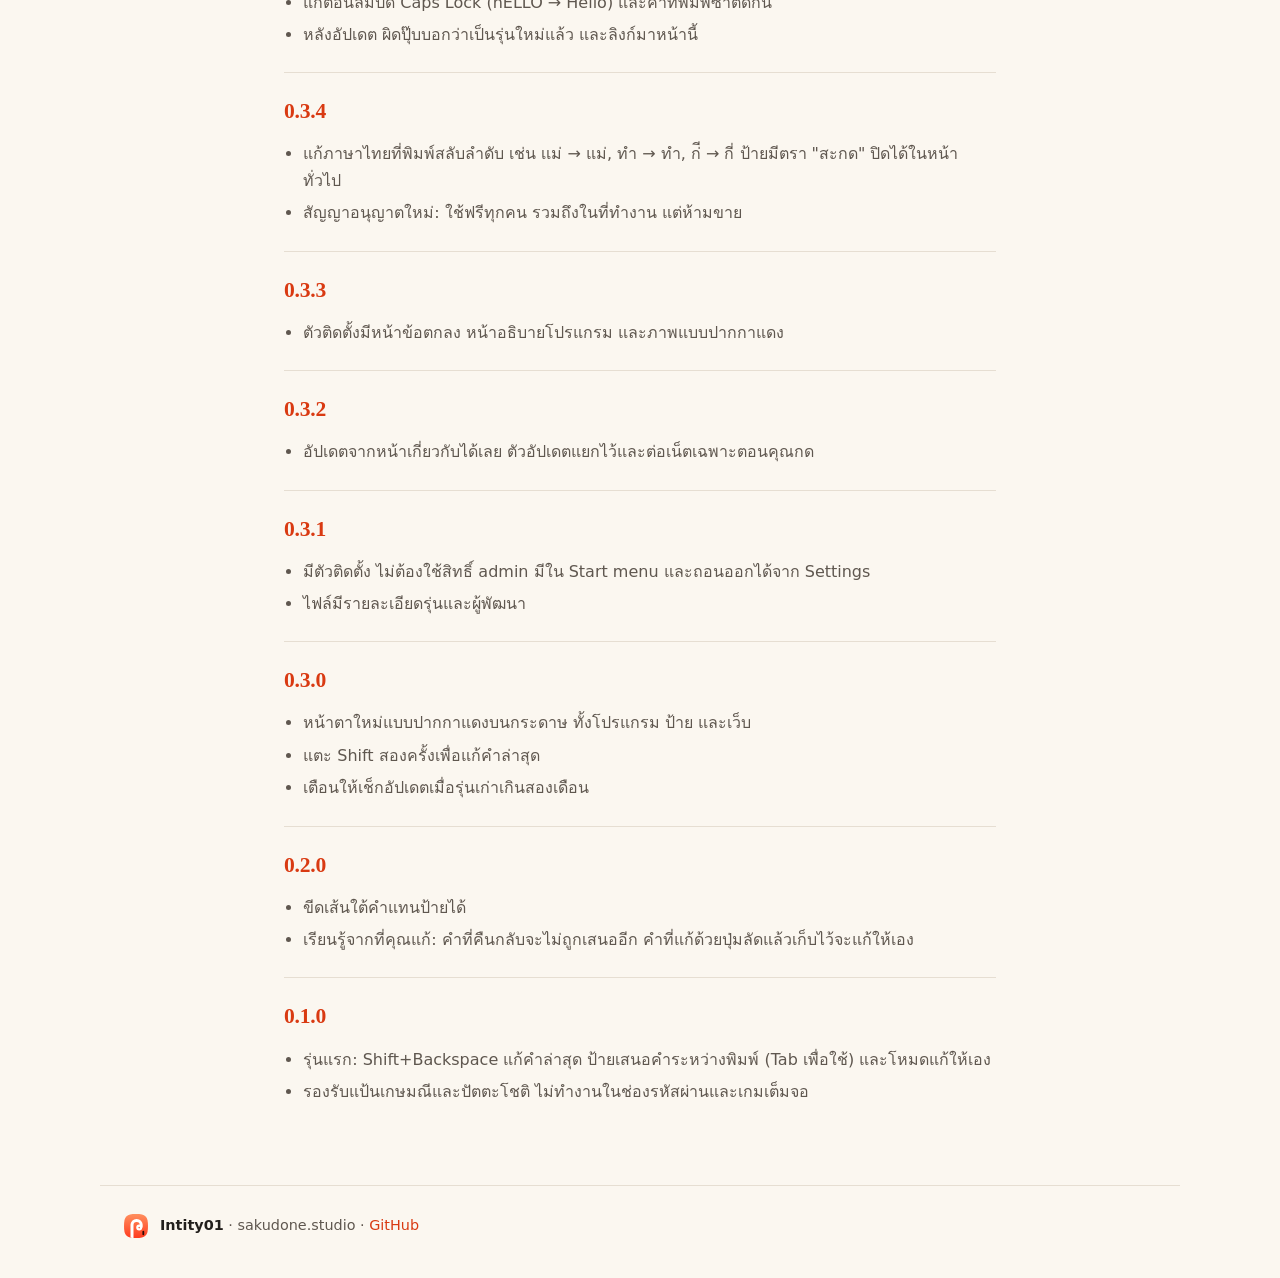
==== commit a375c184: "Version 0.4.7: Esc keeps a word as typed in auto mode Co-Authored-By: Claude Opus 5.5 <noreply@anthr" ====
--- a/site/changes.html
+++ b/site/changes.html
@@ -32,6 +32,18 @@
   <p class="section-lead" data-lang="en">Update from the About page in the app (Check for updates), or download the installer from the home page. Your settings and words stay as they are.</p>
 </section>
 
+<section class="release" id="v0.4.7">
+  <h2>0.4.7</h2>
+  <ul data-lang="th">
+    <li>แก้: ในโหมดแก้อัตโนมัติ กด Esc ตอนฟองขึ้นแล้ว พอเคาะวรรคคำนั้นก็ยังถูกแก้อยู่ดี ตอนนี้ Esc หมายถึงปล่อยคำนั้นไว้ตามที่พิมพ์ ทั้งตอนเคาะวรรคและตอนสลับภาษาระหว่างพิมพ์</li>
+    <li>mcp ไม่ถูกแก้เป็นภาษาไทยแล้ว</li>
+  </ul>
+  <ul data-lang="en">
+    <li>Fixed: in fix-automatically mode, pressing Esc on the bubble did not stop Space from fixing the word. Esc now keeps the word as typed, on Space and when switching while you type.</li>
+    <li>mcp is no longer changed into Thai.</li>
+  </ul>
+</section>
+
 <section class="release" id="v0.4.6">
   <h2>0.4.6</h2>
   <ul data-lang="th">
